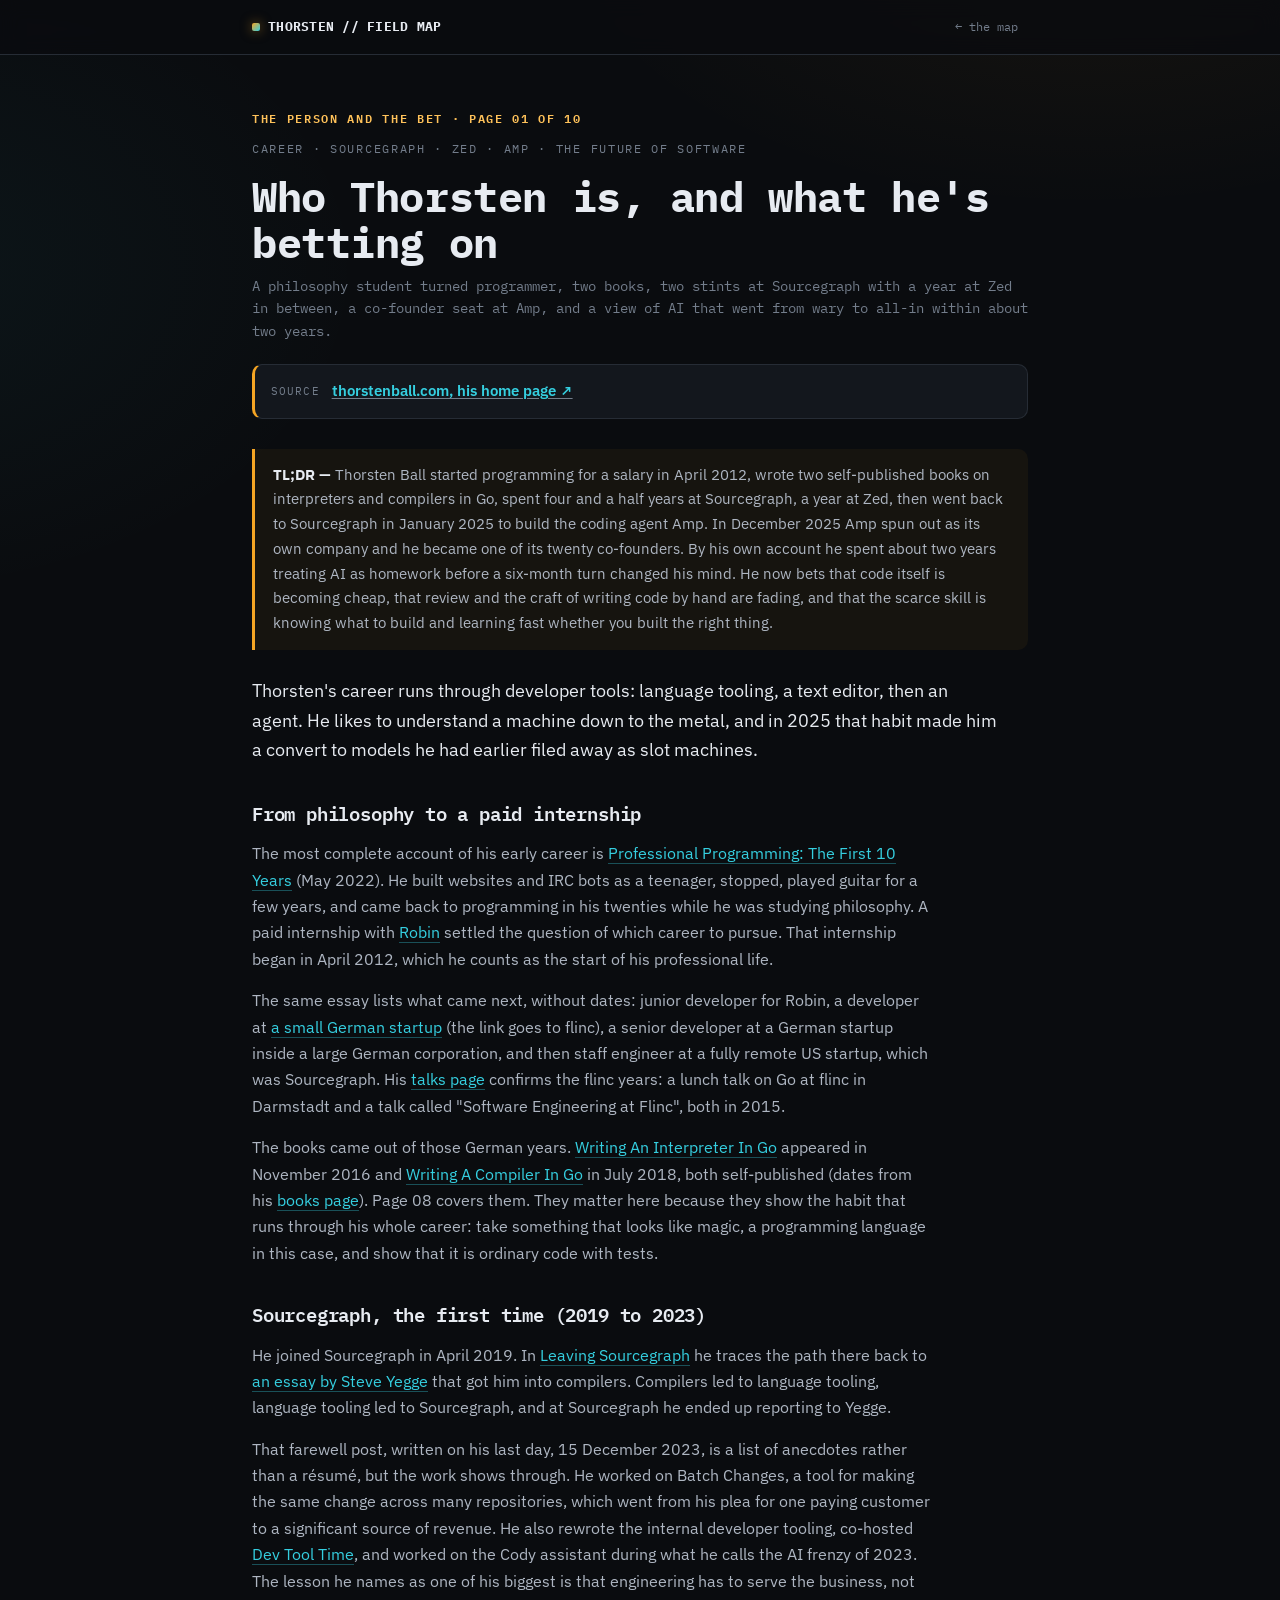
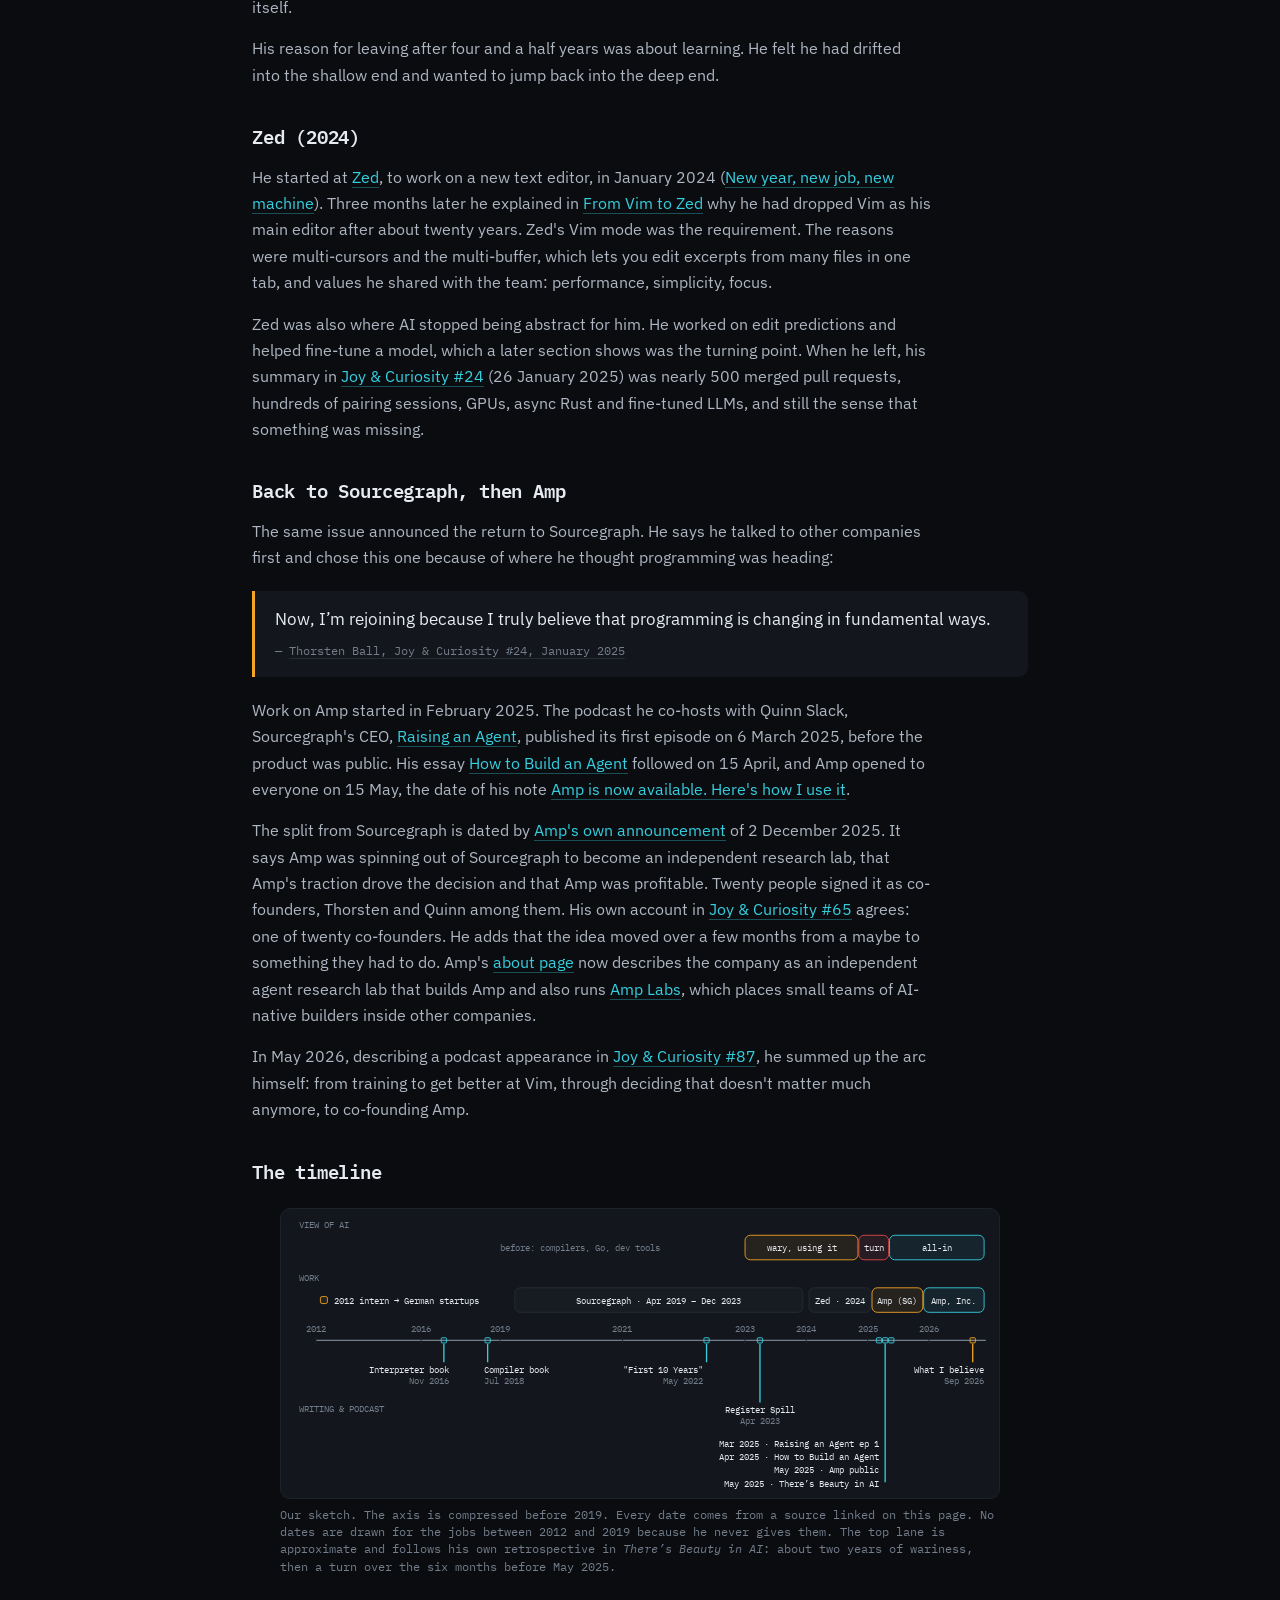
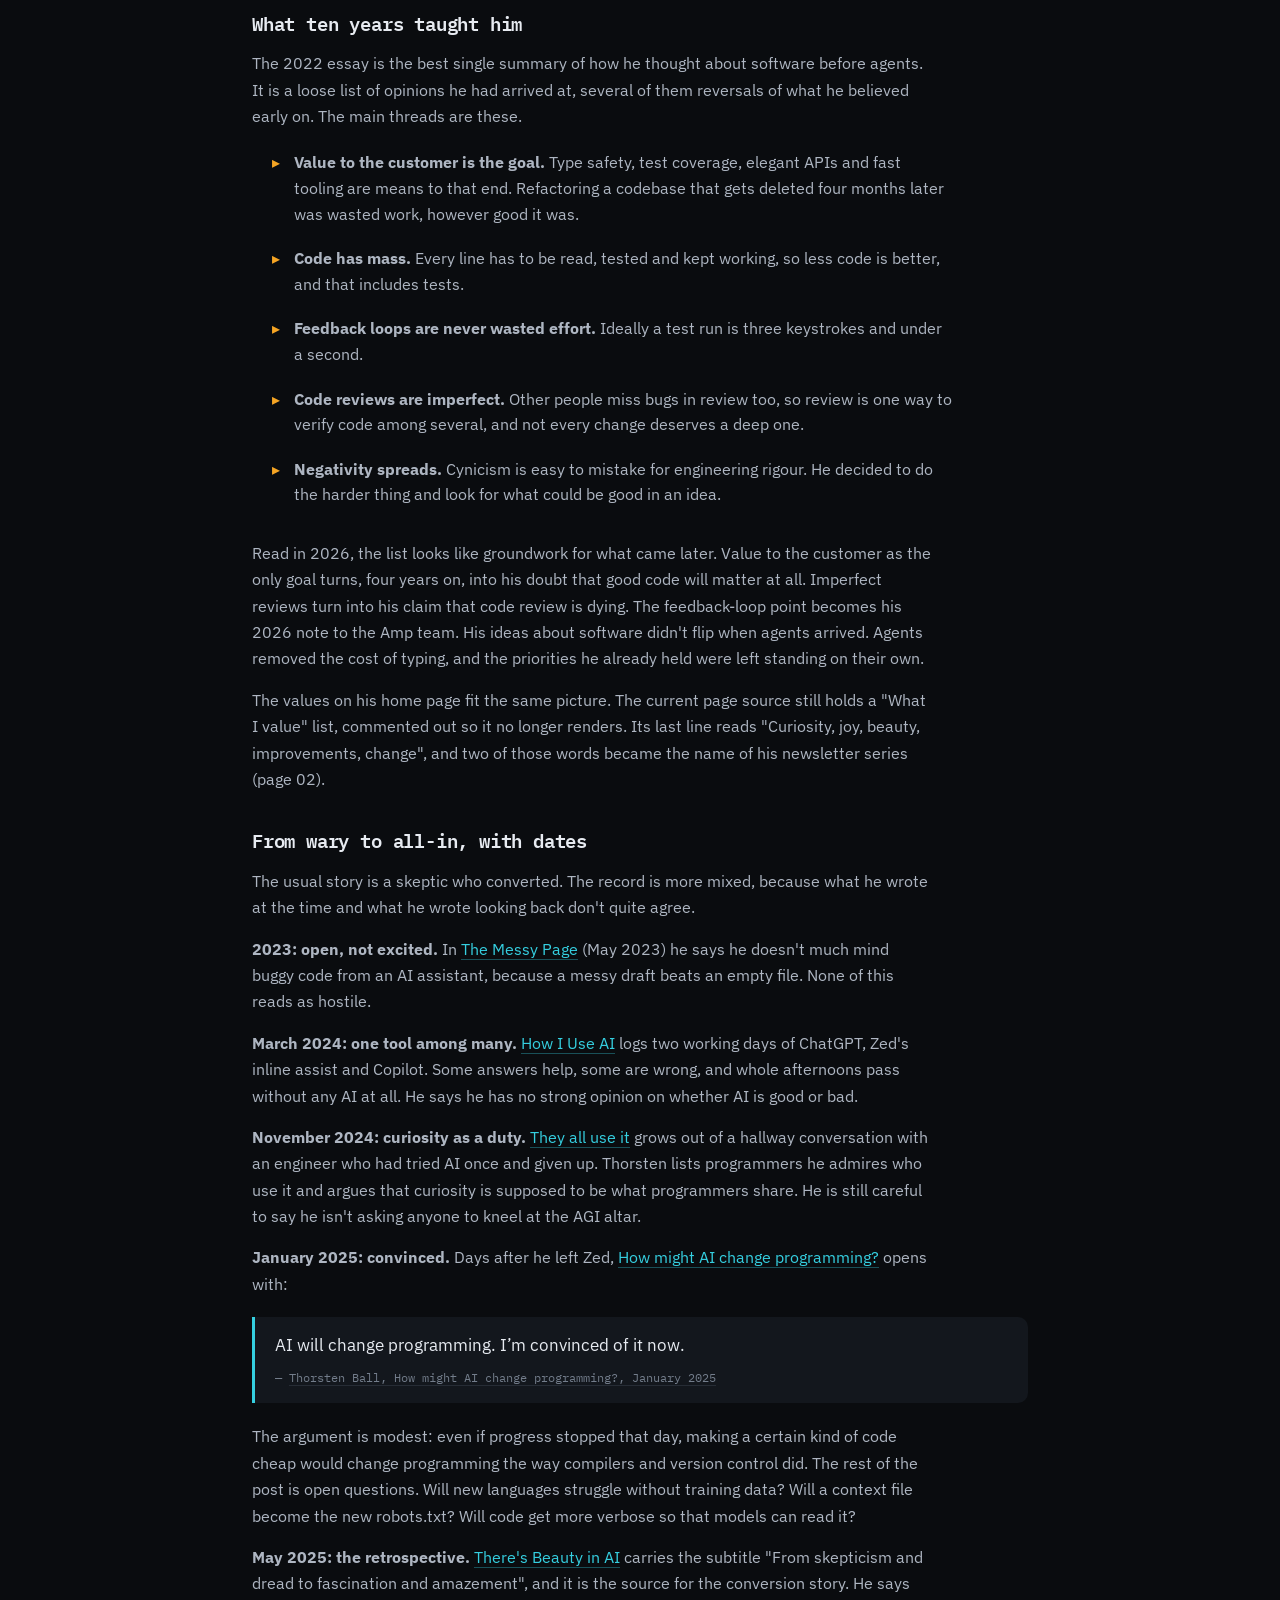
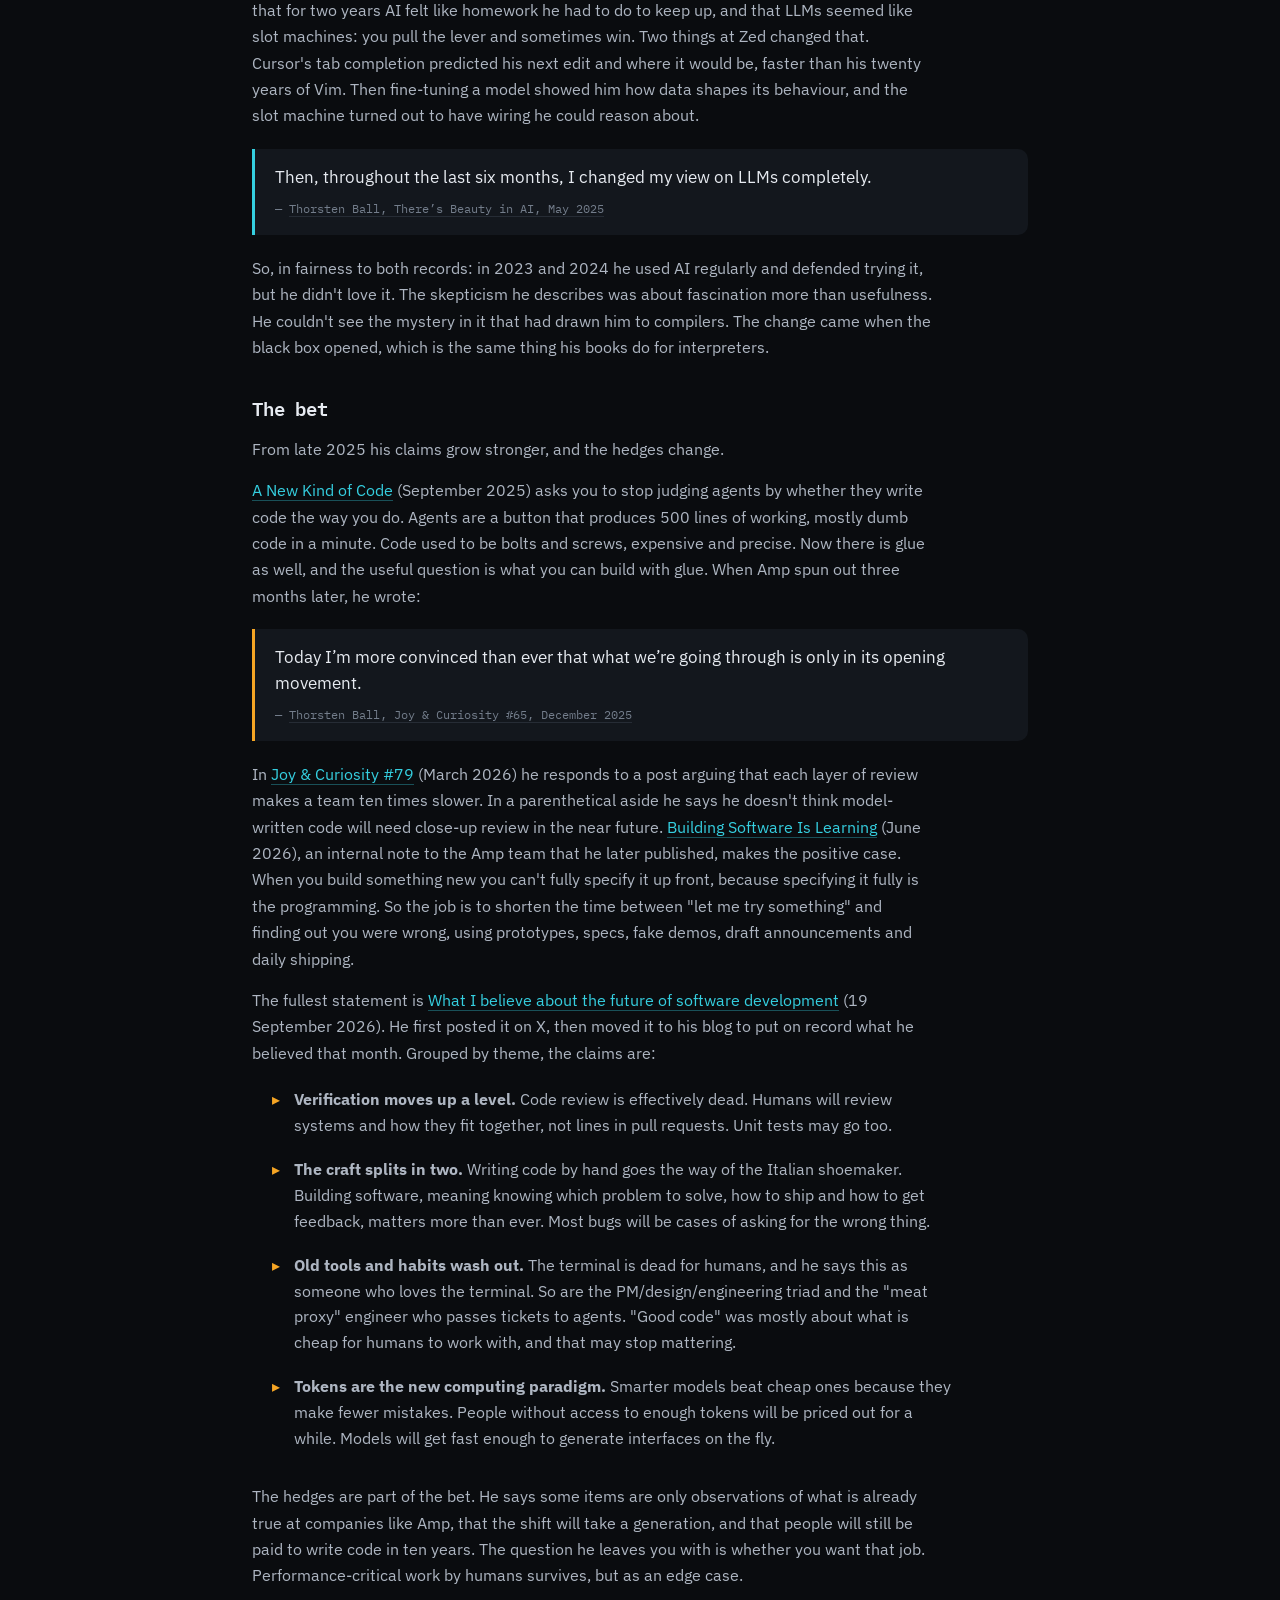
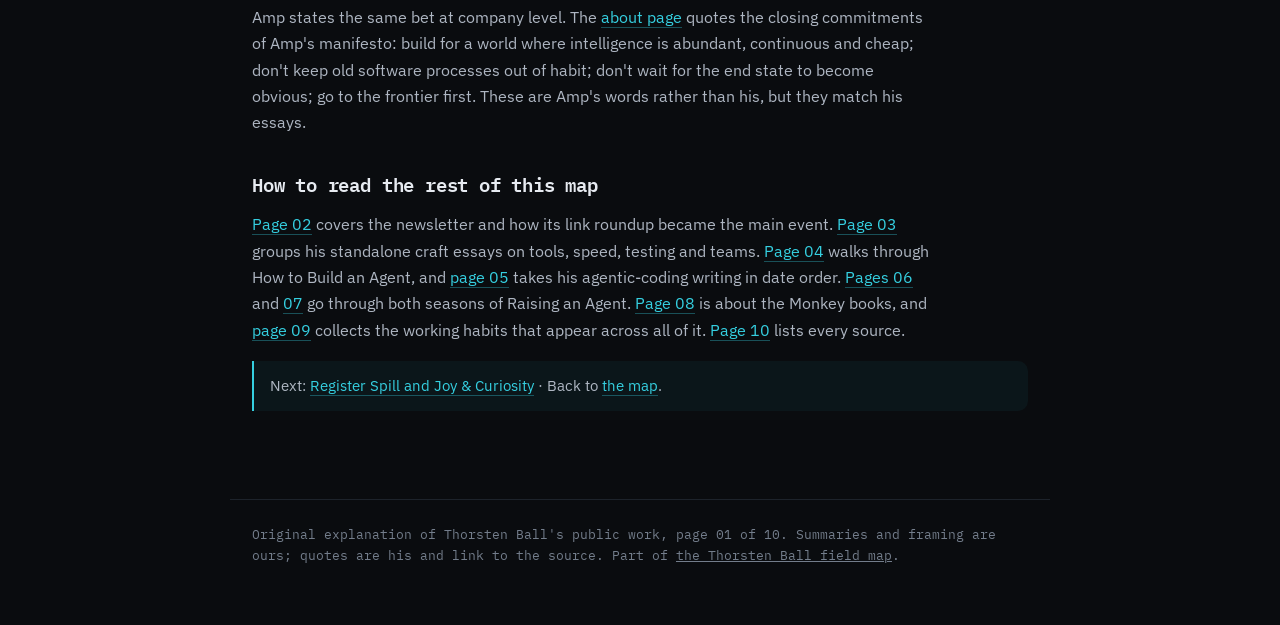
==== pages/p01.html @ 01114aa8 "Page 01: who Thorsten is and what he's betting on Co-Authored-By: Claude Opus 5.5 <noreply@anthropic" ====
<!DOCTYPE html>
<html lang="en">
<head>
<meta charset="UTF-8" />
<meta name="viewport" content="width=device-width, initial-scale=1.0" />
<title>Who Thorsten is, and what he's betting on &mdash; Thorsten Ball, mapped</title>
<meta name="description" content="Thorsten Ball's path from a paid internship in Germany to Sourcegraph, Zed and co-founding Amp, how his view of AI moved from wary to all-in, and the bet he has made about where software development is going." />
<link rel="preconnect" href="https://fonts.googleapis.com" />
<link rel="preconnect" href="https://fonts.gstatic.com" crossorigin />
<link href="https://fonts.googleapis.com/css2?family=IBM+Plex+Mono:wght@400;500;600;700&family=IBM+Plex+Sans:wght@400;500;600;700&display=swap" rel="stylesheet" />
<link rel="stylesheet" href="../paper.css" />
</head>
<body>
<header class="bar"><div class="bar-in">
  <div class="brand"><span class="dot"></span>THORSTEN&nbsp;//&nbsp;FIELD&nbsp;MAP</div>
  <a class="back" href="../index.html#person">&larr; the map</a>
</div></header>
<main>
  <div class="eyebrow"><span class="box wb mono">THE PERSON AND THE BET &middot; PAGE 01 OF 10</span><span class="mono">career &middot; Sourcegraph &middot; Zed &middot; Amp &middot; the future of software</span></div>
  <h1>Who Thorsten is, and what he's betting on</h1>
  <div class="authors">A philosophy student turned programmer, two books, two stints at Sourcegraph with a year at Zed in between, a co-founder seat at Amp, and a view of AI that went from wary to all-in within about two years.</div>
  <div class="paperlink" style="border-left-color:var(--off)"><span class="lbl">Source</span><a href="https://thorstenball.com/" target="_blank" rel="noopener">thorstenball.com, his home page &#8599;</a></div>
  <div class="tldr"><b>TL;DR &mdash;</b> Thorsten Ball started programming for a salary in April 2012, wrote two self-published books on interpreters and compilers in Go, spent four and a half years at Sourcegraph, a year at Zed, then went back to Sourcegraph in January 2025 to build the coding agent Amp. In December 2025 Amp spun out as its own company and he became one of its twenty co-founders. By his own account he spent about two years treating AI as homework before a six-month turn changed his mind. He now bets that code itself is becoming cheap, that review and the craft of writing code by hand are fading, and that the scarce skill is knowing what to build and learning fast whether you built the right thing.</div>

  <p class="lead">Thorsten's career runs through developer tools: language tooling, a text editor, then an agent. He likes to understand a machine down to the metal, and in 2025 that habit made him a convert to models he had earlier filed away as slot machines.</p>

  <h2 id="start">From philosophy to a paid internship</h2>
  <p>The most complete account of his early career is <a class="lnk" href="https://thorstenball.com/blog/2022/05/17/professional-programming-the-first-10-years/" target="_blank" rel="noopener">Professional Programming: The First 10 Years</a> (May 2022). He built websites and IRC bots as a teenager, stopped, played guitar for a few years, and came back to programming in his twenties while he was studying philosophy. A paid internship with <a class="lnk" href="https://coding-robin.de/" target="_blank" rel="noopener">Robin</a> settled the question of which career to pursue. That internship began in April 2012, which he counts as the start of his professional life.</p>
  <p>The same essay lists what came next, without dates: junior developer for Robin, a developer at <a class="lnk" href="https://de.wikipedia.org/wiki/Flinc" target="_blank" rel="noopener">a small German startup</a> (the link goes to flinc), a senior developer at a German startup inside a large German corporation, and then staff engineer at a fully remote US startup, which was Sourcegraph. His <a class="lnk" href="https://thorstenball.com/talks/" target="_blank" rel="noopener">talks page</a> confirms the flinc years: a lunch talk on Go at flinc in Darmstadt and a talk called "Software Engineering at Flinc", both in 2015.</p>
  <p>The books came out of those German years. <a class="lnk" href="https://interpreterbook.com" target="_blank" rel="noopener">Writing An Interpreter In Go</a> appeared in November 2016 and <a class="lnk" href="https://compilerbook.com" target="_blank" rel="noopener">Writing A Compiler In Go</a> in July 2018, both self-published (dates from his <a class="lnk" href="https://thorstenball.com/books/" target="_blank" rel="noopener">books page</a>). Page 08 covers them. They matter here because they show the habit that runs through his whole career: take something that looks like magic, a programming language in this case, and show that it is ordinary code with tests.</p>

  <h2 id="sourcegraph">Sourcegraph, the first time (2019 to 2023)</h2>
  <p>He joined Sourcegraph in April 2019. In <a class="lnk" href="https://registerspill.thorstenball.com/p/leaving-sourcegraph" target="_blank" rel="noopener">Leaving Sourcegraph</a> he traces the path there back to <a class="lnk" href="https://steve-yegge.blogspot.com/2007/06/rich-programmer-food.html" target="_blank" rel="noopener">an essay by Steve Yegge</a> that got him into compilers. Compilers led to language tooling, language tooling led to Sourcegraph, and at Sourcegraph he ended up reporting to Yegge.</p>
  <p>That farewell post, written on his last day, 15 December 2023, is a list of anecdotes rather than a résumé, but the work shows through. He worked on Batch Changes, a tool for making the same change across many repositories, which went from his plea for one paying customer to a significant source of revenue. He also rewrote the internal developer tooling, co-hosted <a class="lnk" href="https://info.sourcegraph.com/dev-tool-time" target="_blank" rel="noopener">Dev Tool Time</a>, and worked on the Cody assistant during what he calls the AI frenzy of 2023. The lesson he names as one of his biggest is that engineering has to serve the business, not itself.</p>
  <p>His reason for leaving after four and a half years was about learning. He felt he had drifted into the shallow end and wanted to jump back into the deep end.</p>

  <h2 id="zed">Zed (2024)</h2>
  <p>He started at <a class="lnk" href="https://zed.dev/" target="_blank" rel="noopener">Zed</a>, to work on a new text editor, in January 2024 (<a class="lnk" href="https://registerspill.thorstenball.com/p/new-year-new-job-new-machine" target="_blank" rel="noopener">New year, new job, new machine</a>). Three months later he explained in <a class="lnk" href="https://registerspill.thorstenball.com/p/from-vim-to-zed" target="_blank" rel="noopener">From Vim to Zed</a> why he had dropped Vim as his main editor after about twenty years. Zed's Vim mode was the requirement. The reasons were multi-cursors and the multi-buffer, which lets you edit excerpts from many files in one tab, and values he shared with the team: performance, simplicity, focus.</p>
  <p>Zed was also where AI stopped being abstract for him. He worked on edit predictions and helped fine-tune a model, which a later section shows was the turning point. When he left, his summary in <a class="lnk" href="https://registerspill.thorstenball.com/p/joy-and-curiosity-24" target="_blank" rel="noopener">Joy &amp; Curiosity #24</a> (26 January 2025) was nearly 500 merged pull requests, hundreds of pairing sessions, GPUs, async Rust and fine-tuned LLMs, and still the sense that something was missing.</p>

  <h2 id="amp">Back to Sourcegraph, then Amp</h2>
  <p>The same issue announced the return to Sourcegraph. He says he talked to other companies first and chose this one because of where he thought programming was heading:</p>
  <blockquote class="q off">Now, I’m rejoining because I truly believe that programming is changing in fundamental ways.<span class="cite">&mdash; <a href="https://registerspill.thorstenball.com/p/joy-and-curiosity-24" target="_blank" rel="noopener">Thorsten Ball, Joy &amp; Curiosity #24, January 2025</a></span></blockquote>
  <p>Work on Amp started in February 2025. The podcast he co-hosts with Quinn Slack, Sourcegraph's CEO, <a class="lnk" href="https://ampcode.com/podcast/episode-1" target="_blank" rel="noopener">Raising an Agent</a>, published its first episode on 6 March 2025, before the product was public. His essay <a class="lnk" href="https://ampcode.com/notes/how-to-build-an-agent" target="_blank" rel="noopener">How to Build an Agent</a> followed on 15 April, and Amp opened to everyone on 15 May, the date of his note <a class="lnk" href="https://ampcode.com/notes/how-i-use-amp" target="_blank" rel="noopener">Amp is now available. Here's how I use it</a>.</p>
  <p>The split from Sourcegraph is dated by <a class="lnk" href="https://ampcode.com/news/amp-inc" target="_blank" rel="noopener">Amp's own announcement</a> of 2 December 2025. It says Amp was spinning out of Sourcegraph to become an independent research lab, that Amp's traction drove the decision and that Amp was profitable. Twenty people signed it as co-founders, Thorsten and Quinn among them. His own account in <a class="lnk" href="https://registerspill.thorstenball.com/p/joy-and-curiosity-65" target="_blank" rel="noopener">Joy &amp; Curiosity #65</a> agrees: one of twenty co-founders. He adds that the idea moved over a few months from a maybe to something they had to do. Amp's <a class="lnk" href="https://ampcode.com/about" target="_blank" rel="noopener">about page</a> now describes the company as an independent agent research lab that builds Amp and also runs <a class="lnk" href="https://amplabs.com/" target="_blank" rel="noopener">Amp Labs</a>, which places small teams of AI-native builders inside other companies.</p>
  <p>In May 2026, describing a podcast appearance in <a class="lnk" href="https://registerspill.thorstenball.com/p/joy-and-curiosity-87" target="_blank" rel="noopener">Joy &amp; Curiosity #87</a>, he summed up the arc himself: from training to get better at Vim, through deciding that doesn't matter much anymore, to co-founding Amp.</p>

  <h2 id="timeline">The timeline</h2>
  <figure class="fig wide"><div class="media">
    <svg class="dg" viewBox="0 0 820 330" role="img" aria-label="Timeline of Thorsten Ball's career, writing milestones and view of AI, 2012 to 2026">
      <title>Career, writing and podcast milestones, and his view of AI over time</title>
      <text class="t-dim" x="20" y="22" font-size="10">VIEW OF AI</text>
      <text class="t-dim" x="250" y="48" font-size="10">before: compilers, Go, dev tools</text>
      <rect class="box-off" x="530" y="30" width="129" height="28" rx="6"/>
      <text class="t-ink" x="594.5" y="48" text-anchor="middle" font-size="10">wary, using it</text>
      <rect class="box-crit" x="660" y="30" width="34" height="28" rx="6"/>
      <text class="t-ink" x="677" y="48" text-anchor="middle" font-size="10">turn</text>
      <rect class="box-def" x="695" y="30" width="108" height="28" rx="6"/>
      <text class="t-ink" x="749" y="48" text-anchor="middle" font-size="10">all-in</text>

      <text class="t-dim" x="20" y="82" font-size="10">WORK</text>
      <rect class="box-off" x="45" y="100" width="8" height="8" rx="2"/>
      <text class="t-ink" x="60" y="108" font-size="10">2012 intern &#8594; German startups</text>
      <rect class="box" x="267" y="90" width="329" height="28" rx="6"/>
      <text class="t-ink" x="431.5" y="108" text-anchor="middle" font-size="10">Sourcegraph &#183; Apr 2019 &#8211; Dec 2023</text>
      <rect class="box" x="603" y="90" width="71" height="28" rx="6"/>
      <text class="t-ink" x="638.5" y="108" text-anchor="middle" font-size="10">Zed &#183; 2024</text>
      <rect class="box-off" x="675" y="90" width="58" height="28" rx="6"/>
      <text class="t-ink" x="704" y="108" text-anchor="middle" font-size="10">Amp (SG)</text>
      <rect class="box-def" x="734" y="90" width="69" height="28" rx="6"/>
      <text class="t-ink" x="768.5" y="108" text-anchor="middle" font-size="10">Amp, Inc.</text>

      <line class="ln" x1="40" y1="150" x2="805" y2="150"/>
      <line class="grid" x1="40" y1="146" x2="40" y2="154"/><text class="t-dim" x="40" y="141" text-anchor="middle" font-size="10">2012</text>
      <line class="grid" x1="160" y1="146" x2="160" y2="154"/><text class="t-dim" x="160" y="141" text-anchor="middle" font-size="10">2016</text>
      <line class="grid" x1="250" y1="146" x2="250" y2="154"/><text class="t-dim" x="250" y="141" text-anchor="middle" font-size="10">2019</text>
      <line class="grid" x1="390" y1="146" x2="390" y2="154"/><text class="t-dim" x="390" y="141" text-anchor="middle" font-size="10">2021</text>
      <line class="grid" x1="530" y1="146" x2="530" y2="154"/><text class="t-dim" x="530" y="141" text-anchor="middle" font-size="10">2023</text>
      <line class="grid" x1="600" y1="146" x2="600" y2="154"/><text class="t-dim" x="600" y="141" text-anchor="middle" font-size="10">2024</text>
      <line class="grid" x1="670" y1="146" x2="670" y2="154"/><text class="t-dim" x="670" y="141" text-anchor="middle" font-size="10">2025</text>
      <line class="grid" x1="740" y1="146" x2="740" y2="154"/><text class="t-dim" x="740" y="141" text-anchor="middle" font-size="10">2026</text>

      <text class="t-dim" x="20" y="232" font-size="10">WRITING &amp; PODCAST</text>
      <rect class="box-def" x="183" y="147" width="6" height="6" rx="1"/>
      <line class="ln-def" x1="186" y1="154" x2="186" y2="175"/>
      <text class="t-ink" x="192" y="187" text-anchor="end" font-size="10">Interpreter book</text>
      <text class="t-dim" x="192" y="200" text-anchor="end" font-size="10">Nov 2016</text>
      <rect class="box-def" x="233" y="147" width="6" height="6" rx="1"/>
      <line class="ln-def" x1="236" y1="154" x2="236" y2="175"/>
      <text class="t-ink" x="232" y="187" font-size="10">Compiler book</text>
      <text class="t-dim" x="232" y="200" font-size="10">Jul 2018</text>
      <rect class="box-def" x="483" y="147" width="6" height="6" rx="1"/>
      <line class="ln-def" x1="486" y1="154" x2="486" y2="175"/>
      <text class="t-ink" x="482" y="187" text-anchor="end" font-size="10">"First 10 Years"</text>
      <text class="t-dim" x="482" y="200" text-anchor="end" font-size="10">May 2022</text>
      <rect class="box-def" x="544" y="147" width="6" height="6" rx="1"/>
      <line class="ln-def" x1="547" y1="154" x2="547" y2="221"/>
      <text class="t-ink" x="547" y="233" text-anchor="middle" font-size="10">Register Spill</text>
      <text class="t-dim" x="547" y="246" text-anchor="middle" font-size="10">Apr 2023</text>
      <rect class="box-def" x="680" y="147" width="6" height="6" rx="1"/>
      <rect class="box-def" x="687" y="147" width="6" height="6" rx="1"/>
      <rect class="box-def" x="694" y="147" width="6" height="6" rx="1"/>
      <line class="ln-def" x1="690" y1="154" x2="690" y2="312"/>
      <text class="t-ink" x="683" y="272" text-anchor="end" font-size="10">Mar 2025 &#183; Raising an Agent ep 1</text>
      <text class="t-ink" x="683" y="287" text-anchor="end" font-size="10">Apr 2025 &#183; How to Build an Agent</text>
      <text class="t-ink" x="683" y="302" text-anchor="end" font-size="10">May 2025 &#183; Amp public</text>
      <text class="t-ink" x="683" y="317" text-anchor="end" font-size="10">May 2025 &#183; There&#8217;s Beauty in AI</text>
      <rect class="box-off" x="787" y="147" width="6" height="6" rx="1"/>
      <line class="ln-off" x1="790" y1="154" x2="790" y2="175"/>
      <text class="t-ink" x="803" y="187" text-anchor="end" font-size="10">What I believe</text>
      <text class="t-dim" x="803" y="200" text-anchor="end" font-size="10">Sep 2026</text>
    </svg>
  </div>
  <figcaption>Our sketch. The axis is compressed before 2019. Every date comes from a source linked on this page. No dates are drawn for the jobs between 2012 and 2019 because he never gives them. The top lane is approximate and follows his own retrospective in <em>There&rsquo;s Beauty in AI</em>: about two years of wariness, then a turn over the six months before May 2025.</figcaption></figure>

  <h2 id="ten-years">What ten years taught him</h2>
  <p>The 2022 essay is the best single summary of how he thought about software before agents. It is a loose list of opinions he had arrived at, several of them reversals of what he believed early on. The main threads are these.</p>
  <ul class="outline">
    <li><b>Value to the customer is the goal.</b> Type safety, test coverage, elegant APIs and fast tooling are means to that end. Refactoring a codebase that gets deleted four months later was wasted work, however good it was.</li>
    <li><b>Code has mass.</b> Every line has to be read, tested and kept working, so less code is better, and that includes tests.</li>
    <li><b>Feedback loops are never wasted effort.</b> Ideally a test run is three keystrokes and under a second.</li>
    <li><b>Code reviews are imperfect.</b> Other people miss bugs in review too, so review is one way to verify code among several, and not every change deserves a deep one.</li>
    <li><b>Negativity spreads.</b> Cynicism is easy to mistake for engineering rigour. He decided to do the harder thing and look for what could be good in an idea.</li>
  </ul>
  <p>Read in 2026, the list looks like groundwork for what came later. Value to the customer as the only goal turns, four years on, into his doubt that good code will matter at all. Imperfect reviews turn into his claim that code review is dying. The feedback-loop point becomes his 2026 note to the Amp team. His ideas about software didn't flip when agents arrived. Agents removed the cost of typing, and the priorities he already held were left standing on their own.</p>
  <p>The values on his home page fit the same picture. The current page source still holds a "What I value" list, commented out so it no longer renders. Its last line reads "Curiosity, joy, beauty, improvements, change", and two of those words became the name of his newsletter series (page 02).</p>

  <h2 id="turn">From wary to all-in, with dates</h2>
  <p>The usual story is a skeptic who converted. The record is more mixed, because what he wrote at the time and what he wrote looking back don't quite agree.</p>
  <p><b>2023: open, not excited.</b> In <a class="lnk" href="https://registerspill.thorstenball.com/p/the-messy-page" target="_blank" rel="noopener">The Messy Page</a> (May 2023) he says he doesn't much mind buggy code from an AI assistant, because a messy draft beats an empty file. None of this reads as hostile.</p>
  <p><b>March 2024: one tool among many.</b> <a class="lnk" href="https://registerspill.thorstenball.com/p/how-i-use-ai" target="_blank" rel="noopener">How I Use AI</a> logs two working days of ChatGPT, Zed's inline assist and Copilot. Some answers help, some are wrong, and whole afternoons pass without any AI at all. He says he has no strong opinion on whether AI is good or bad.</p>
  <p><b>November 2024: curiosity as a duty.</b> <a class="lnk" href="https://registerspill.thorstenball.com/p/they-all-use-it" target="_blank" rel="noopener">They all use it</a> grows out of a hallway conversation with an engineer who had tried AI once and given up. Thorsten lists programmers he admires who use it and argues that curiosity is supposed to be what programmers share. He is still careful to say he isn't asking anyone to kneel at the AGI altar.</p>
  <p><b>January 2025: convinced.</b> Days after he left Zed, <a class="lnk" href="https://registerspill.thorstenball.com/p/how-might-ai-change-programming" target="_blank" rel="noopener">How might AI change programming?</a> opens with:</p>
  <blockquote class="q">AI will change programming. I’m convinced of it now.<span class="cite">&mdash; <a href="https://registerspill.thorstenball.com/p/how-might-ai-change-programming" target="_blank" rel="noopener">Thorsten Ball, How might AI change programming?, January 2025</a></span></blockquote>
  <p>The argument is modest: even if progress stopped that day, making a certain kind of code cheap would change programming the way compilers and version control did. The rest of the post is open questions. Will new languages struggle without training data? Will a context file become the new robots.txt? Will code get more verbose so that models can read it?</p>
  <p><b>May 2025: the retrospective.</b> <a class="lnk" href="https://registerspill.thorstenball.com/p/theres-beauty-in-ai" target="_blank" rel="noopener">There's Beauty in AI</a> carries the subtitle "From skepticism and dread to fascination and amazement", and it is the source for the conversion story. He says that for two years AI felt like homework he had to do to keep up, and that LLMs seemed like slot machines: you pull the lever and sometimes win. Two things at Zed changed that. Cursor's tab completion predicted his next edit and where it would be, faster than his twenty years of Vim. Then fine-tuning a model showed him how data shapes its behaviour, and the slot machine turned out to have wiring he could reason about.</p>
  <blockquote class="q">Then, throughout the last six months, I changed my view on LLMs completely.<span class="cite">&mdash; <a href="https://registerspill.thorstenball.com/p/theres-beauty-in-ai" target="_blank" rel="noopener">Thorsten Ball, There&rsquo;s Beauty in AI, May 2025</a></span></blockquote>
  <p>So, in fairness to both records: in 2023 and 2024 he used AI regularly and defended trying it, but he didn't love it. The skepticism he describes was about fascination more than usefulness. He couldn't see the mystery in it that had drawn him to compilers. The change came when the black box opened, which is the same thing his books do for interpreters.</p>

  <h2 id="bet">The bet</h2>
  <p>From late 2025 his claims grow stronger, and the hedges change.</p>
  <p><a class="lnk" href="https://registerspill.thorstenball.com/p/a-new-kind-of-code" target="_blank" rel="noopener">A New Kind of Code</a> (September 2025) asks you to stop judging agents by whether they write code the way you do. Agents are a button that produces 500 lines of working, mostly dumb code in a minute. Code used to be bolts and screws, expensive and precise. Now there is glue as well, and the useful question is what you can build with glue. When Amp spun out three months later, he wrote:</p>
  <blockquote class="q off">Today I’m more convinced than ever that what we’re going through is only in its opening movement.<span class="cite">&mdash; <a href="https://registerspill.thorstenball.com/p/joy-and-curiosity-65" target="_blank" rel="noopener">Thorsten Ball, Joy &amp; Curiosity #65, December 2025</a></span></blockquote>
  <p>In <a class="lnk" href="https://registerspill.thorstenball.com/p/joy-and-curiosity-79" target="_blank" rel="noopener">Joy &amp; Curiosity #79</a> (March 2026) he responds to a post arguing that each layer of review makes a team ten times slower. In a parenthetical aside he says he doesn't think model-written code will need close-up review in the near future. <a class="lnk" href="https://registerspill.thorstenball.com/p/building-software-is-learning" target="_blank" rel="noopener">Building Software Is Learning</a> (June 2026), an internal note to the Amp team that he later published, makes the positive case. When you build something new you can't fully specify it up front, because specifying it fully is the programming. So the job is to shorten the time between "let me try something" and finding out you were wrong, using prototypes, specs, fake demos, draft announcements and daily shipping.</p>
  <p>The fullest statement is <a class="lnk" href="https://thorstenball.com/blog/2026/09/19/what-i-believe-about-the-future-of-software-development/" target="_blank" rel="noopener">What I believe about the future of software development</a> (19 September 2026). He first posted it on X, then moved it to his blog to put on record what he believed that month. Grouped by theme, the claims are:</p>
  <ul class="outline">
    <li><b>Verification moves up a level.</b> Code review is effectively dead. Humans will review systems and how they fit together, not lines in pull requests. Unit tests may go too.</li>
    <li><b>The craft splits in two.</b> Writing code by hand goes the way of the Italian shoemaker. Building software, meaning knowing which problem to solve, how to ship and how to get feedback, matters more than ever. Most bugs will be cases of asking for the wrong thing.</li>
    <li><b>Old tools and habits wash out.</b> The terminal is dead for humans, and he says this as someone who loves the terminal. So are the PM/design/engineering triad and the "meat proxy" engineer who passes tickets to agents. "Good code" was mostly about what is cheap for humans to work with, and that may stop mattering.</li>
    <li><b>Tokens are the new computing paradigm.</b> Smarter models beat cheap ones because they make fewer mistakes. People without access to enough tokens will be priced out for a while. Models will get fast enough to generate interfaces on the fly.</li>
  </ul>
  <p>The hedges are part of the bet. He says some items are only observations of what is already true at companies like Amp, that the shift will take a generation, and that people will still be paid to write code in ten years. The question he leaves you with is whether you want that job. Performance-critical work by humans survives, but as an edge case.</p>
  <p>Amp states the same bet at company level. The <a class="lnk" href="https://ampcode.com/about" target="_blank" rel="noopener">about page</a> quotes the closing commitments of Amp's manifesto: build for a world where intelligence is abundant, continuous and cheap; don't keep old software processes out of habit; don't wait for the end state to become obvious; go to the frontier first. These are Amp's words rather than his, but they match his essays.</p>

  <h2 id="map">How to read the rest of this map</h2>
  <p><a class="lnk" href="p02.html">Page 02</a> covers the newsletter and how its link roundup became the main event. <a class="lnk" href="p03.html">Page 03</a> groups his standalone craft essays on tools, speed, testing and teams. <a class="lnk" href="p04.html">Page 04</a> walks through How to Build an Agent, and <a class="lnk" href="p05.html">page 05</a> takes his agentic-coding writing in date order. <a class="lnk" href="p06.html">Pages 06</a> and <a class="lnk" href="p07.html">07</a> go through both seasons of Raising an Agent. <a class="lnk" href="p08.html">Page 08</a> is about the Monkey books, and <a class="lnk" href="p09.html">page 09</a> collects the working habits that appear across all of it. <a class="lnk" href="p10.html">Page 10</a> lists every source.</p>

  <div class="callout">Next: <a class="lnk" href="p02.html">Register Spill and Joy &amp; Curiosity</a> &middot; Back to <a class="lnk" href="../index.html#person">the map</a>.</div>
</main>
<footer>Original explanation of Thorsten Ball's public work, page 01 of 10. Summaries and framing are ours; quotes are his and link to the source. Part of <a href="../index.html">the Thorsten Ball field map</a>.</footer>
<script src="https://idvorkin-ai-tools.github.io/assets/annotate.js" defer></script>
</body>
</html>
---- paper.css ----
:root{
  --bg:#0A0C0F; --panel:#13171D; --panel-2:#171C23; --line:#262C35; --line-soft:#1d232b;
  --ink:#E7EBF1; --ink-mid:#AEB6C2; --ink-dim:#737D8B;
  --off:#F5A524; --off-bright:#FFC25A; --def:#35CFE0; --def-deep:#1f9aa8; --crit:#E5484D;
  --maxw:820px;
}
*{box-sizing:border-box}
html{scroll-behavior:smooth}
@media (prefers-reduced-motion:reduce){html{scroll-behavior:auto}}
body{
  margin:0;background:var(--bg);color:var(--ink);
  font-family:"IBM Plex Sans",system-ui,sans-serif;font-size:16px;line-height:1.65;
  -webkit-font-smoothing:antialiased;
  background-image:
    radial-gradient(900px 500px at 85% -10%, rgba(245,165,36,.06), transparent 60%),
    radial-gradient(900px 600px at -10% 30%, rgba(53,207,224,.05), transparent 55%);
  background-attachment:fixed;
}
.mono{font-family:"IBM Plex Mono",ui-monospace,monospace}

/* sticky top bar */
header.bar{position:sticky;top:0;z-index:50;background:rgba(10,12,15,.82);
  backdrop-filter:blur(10px);border-bottom:1px solid var(--line)}
.bar-in{max-width:var(--maxw);margin:0 auto;display:flex;align-items:center;gap:14px;padding:11px 22px}
.bar .brand{font-family:"IBM Plex Mono";font-weight:700;font-size:13px;letter-spacing:.02em;color:var(--ink);
  display:flex;align-items:center;gap:8px;white-space:nowrap}
.bar .dot{width:8px;height:8px;border-radius:2px;background:linear-gradient(135deg,var(--off),var(--def));
  box-shadow:0 0 12px rgba(245,165,36,.5)}
.bar .back{margin-left:auto;font-family:"IBM Plex Mono";font-size:12px;color:var(--ink-dim);
  text-decoration:none;padding:6px 10px;border-radius:6px;transition:.15s;white-space:nowrap}
.bar .back:hover{color:var(--ink);background:var(--panel)}

main{max-width:var(--maxw);margin:0 auto;padding:54px 22px 40px}
.eyebrow{font-family:"IBM Plex Mono";font-size:12px;letter-spacing:.14em;text-transform:uppercase;
  color:var(--ink-dim);margin-bottom:16px;display:flex;gap:10px;align-items:center;flex-wrap:wrap}
.eyebrow .box{font-weight:600}
.eyebrow .box.wb{color:var(--off-bright)}
.eyebrow .box.bb{color:var(--def)}
h1{font-family:"IBM Plex Mono";font-weight:700;font-size:clamp(28px,5vw,42px);line-height:1.08;
  margin:0 0 10px;letter-spacing:-.01em}
.authors{color:var(--ink-dim);font-size:13.5px;margin:0 0 22px;font-family:"IBM Plex Mono"}

/* paper link banner — pinned at top */
.paperlink{display:flex;align-items:center;gap:12px;flex-wrap:wrap;
  background:var(--panel);border:1px solid var(--line);border-left:3px solid var(--off);
  border-radius:10px;padding:14px 16px;margin:0 0 30px}
.paperlink .lbl{font-family:"IBM Plex Mono";font-size:11px;letter-spacing:.1em;text-transform:uppercase;
  color:var(--ink-dim);flex-shrink:0}
.paperlink a{color:var(--def);text-decoration:none;font-weight:600;font-size:15px;word-break:break-word}
.paperlink a:hover{text-decoration:underline}

h2{font-family:"IBM Plex Mono";font-weight:600;font-size:19px;margin:34px 0 10px;letter-spacing:-.01em;color:var(--ink)}
p{margin:0 0 15px;color:var(--ink-mid);max-width:68ch}
p strong{color:var(--ink);font-weight:600}
.lead{font-size:18px;color:var(--ink)}
ul{margin:0 0 15px;padding-left:0;list-style:none}
li{color:var(--ink-mid);padding:6px 0 6px 22px;position:relative;max-width:68ch}
li::before{content:"\25B8";position:absolute;left:0;color:var(--off)}
.callout{border-left:2px solid var(--def);background:rgba(53,207,224,.05);
  padding:13px 16px;border-radius:0 10px 10px 0;margin:18px 0;font-size:14.5px;color:var(--ink-mid)}
.callout.off{border-left-color:var(--off);background:rgba(245,165,36,.05)}
.lnk{color:var(--def);text-decoration:none;border-bottom:1px solid rgba(53,207,224,.35);transition:.15s}
.lnk:hover{border-bottom-color:var(--def);color:var(--off-bright)}
.tag{font-family:"IBM Plex Mono";font-size:11px;padding:2px 8px;border-radius:5px;border:1px solid;font-weight:500;white-space:nowrap}
.tag.wb{color:var(--off-bright);border-color:rgba(245,165,36,.35);background:rgba(245,165,36,.07)}
.tag.bb{color:var(--def);border-color:rgba(53,207,224,.35);background:rgba(53,207,224,.07)}

footer{max-width:var(--maxw);margin:30px auto 0;padding:24px 22px 60px;color:var(--ink-dim);
  font-size:12.5px;font-family:"IBM Plex Mono";border-top:1px solid var(--line-soft)}
footer a{color:var(--ink-dim)}
:focus-visible{outline:2px solid var(--def);outline-offset:3px;border-radius:4px}

/* essay-page helpers (Yegge field map) */
blockquote.q{margin:20px 0;padding:16px 20px;border-left:3px solid var(--def);
  background:var(--panel);border-radius:0 10px 10px 0;color:var(--ink);font-size:16.5px;line-height:1.55}
blockquote.q.off{border-left-color:var(--off)}
blockquote.q em{font-style:italic;color:var(--off-bright)}
blockquote.q .cite{display:block;margin-top:10px;font-family:"IBM Plex Mono";font-size:12px;color:var(--ink-dim)}
blockquote.q .cite a{color:var(--ink-dim);text-decoration:none;border-bottom:1px solid var(--line)}
blockquote.q .cite a:hover{color:var(--def)}
.tldr{border-left:3px solid var(--off);background:rgba(245,165,36,.05);
  padding:14px 18px;border-radius:0 10px 10px 0;margin:0 0 26px;font-size:15px;color:var(--ink-mid)}
.tldr b{color:var(--ink)}
.kv{font-family:"IBM Plex Mono";font-size:12.5px;color:var(--ink-dim);margin:0 0 16px}

/* field-map addition: unclassed links inside the page body follow the accent, not browser blue */
main a:not([class]){color:var(--def);text-decoration:underline;text-decoration-color:var(--ink-dim);text-underline-offset:2px;text-decoration-thickness:1px}
main a:not([class]):hover{text-decoration-color:var(--def)}

/* lecture + transcript pages (CS336 map) */
.outline,.readings,.exercises{padding-left:1.25em;margin:14px 0 26px}
.outline li,.readings li,.exercises li{margin:7px 0;line-height:1.6}
.outline a,.readings a,.exercises a{color:var(--def);text-decoration:none;border-bottom:1px solid var(--ink-dim)}
.outline a:hover,.readings a:hover,.exercises a:hover{border-bottom-color:var(--def)}
.outline a{font-family:'IBM Plex Mono',monospace;font-size:12.5px}
.code{display:inline-block;font-family:'IBM Plex Mono',monospace;font-size:10.5px;letter-spacing:.08em;text-transform:uppercase;padding:1px 6px;margin-left:6px;border:1px solid var(--def);color:var(--def);border-radius:3px;vertical-align:middle}
.transcript p{margin:0 0 16px;line-height:1.75}
.transcript h2{margin-top:40px}
.transcript a.ts{font-family:'IBM Plex Mono',monospace;font-size:12px;color:var(--ink-dim);text-decoration:none;margin-right:8px;border-bottom:1px solid transparent}
.transcript a.ts:hover{color:var(--def);border-bottom-color:var(--def)}
table.kv{border-collapse:collapse;width:100%;margin:14px 0 26px;font-size:14px}
table.kv th,table.kv td{text-align:left;padding:7px 10px;border-bottom:1px solid var(--line-soft);vertical-align:top}
table.kv th{font-family:'IBM Plex Mono',monospace;font-size:11.5px;letter-spacing:.06em;text-transform:uppercase;color:var(--ink-dim)}

/* code excerpts (build-gpt map) */
pre.code-block{background:var(--panel,#15171c);border:1px solid var(--line-soft);border-radius:8px;padding:14px 16px;overflow-x:auto;font-family:'IBM Plex Mono',monospace;font-size:12.5px;line-height:1.6;margin:14px 0 22px;color:var(--ink)}
pre.code-block code{font-family:inherit;white-space:pre}

/* HarmBench field map additions */
.chips{display:flex;flex-wrap:wrap;gap:8px;margin:0 0 20px}
.chips a.tag{text-decoration:none}
.chips a.tag:hover{background:rgba(53,207,224,.16)}
.statgrid{display:grid;grid-template-columns:repeat(auto-fit,minmax(140px,1fr));gap:10px;margin:18px 0 26px}
.statgrid .s{border:1px solid var(--line-soft);border-radius:8px;padding:11px 13px;background:var(--panel)}
.statgrid .s .k{font-family:'IBM Plex Mono',monospace;font-size:10.5px;letter-spacing:.12em;text-transform:uppercase;color:var(--ink-dim)}
.statgrid .s .v{font-size:20px;font-weight:600;margin-top:3px;font-family:'IBM Plex Mono',monospace;color:var(--ink)}
.statgrid .s .n{font-size:12px;color:var(--ink-dim);margin-top:2px}
table.kv td.num,table.kv th.num{text-align:right;font-family:'IBM Plex Mono',monospace;font-variant-numeric:tabular-nums;white-space:nowrap}
table.kv td.na{color:var(--ink-dim)}
table.kv td .hi{color:var(--off-bright);font-weight:600}
table.kv tr.tot td{border-top:1px solid var(--line);font-weight:600;color:var(--ink)}
.scroll{overflow-x:auto;margin:14px 0 26px}
.scroll table.kv{margin:0;min-width:100%}
.method{border:1px solid var(--line-soft);border-left:3px solid var(--off);border-radius:0 10px 10px 0;
  background:var(--panel);padding:16px 18px;margin:22px 0;scroll-margin-top:72px}
.method.bb{border-left-color:var(--def)}
.method h3{font-family:'IBM Plex Mono',monospace;font-size:16px;margin:0 0 4px;color:var(--ink);letter-spacing:-.01em}
.method .sig{font-family:'IBM Plex Mono',monospace;font-size:11.5px;color:var(--ink-dim);margin:0 0 12px;
  display:flex;flex-wrap:wrap;gap:6px 14px}
.method p:last-child{margin-bottom:0}
h3{font-family:'IBM Plex Mono',monospace;font-weight:600;font-size:15.5px;margin:26px 0 8px;color:var(--ink)}
.safety{border-left:2px solid var(--crit);background:rgba(229,72,77,.06);padding:13px 16px;
  border-radius:0 10px 10px 0;margin:18px 0;font-size:14px;color:var(--ink-mid)}
.safety b{color:var(--ink)}
section[id]{scroll-margin-top:72px}
h2[id],h3[id]{scroll-margin-top:72px}
.filterbar{display:flex;flex-wrap:wrap;gap:8px;align-items:center;margin:0 0 16px;
  font-family:'IBM Plex Mono',monospace;font-size:12px}
.filterbar input,.filterbar select{background:var(--panel);color:var(--ink);border:1px solid var(--line);
  border-radius:6px;padding:6px 9px;font-family:inherit;font-size:12px}
.filterbar .count{color:var(--ink-dim)}

/* behavior index: inline behavior text (Igor's call, 2026-09-08) */
td.beh{white-space:normal;max-width:52ch;line-height:1.5;color:var(--ink)}
td.beh .idline{display:flex;gap:8px;align-items:baseline;flex-wrap:wrap;margin-bottom:4px}
td.beh .txt{font-family:"IBM Plex Sans",system-ui,sans-serif;font-size:14px;color:var(--ink-mid)}
td.beh details{margin-top:7px}
td.beh details summary{font-family:'IBM Plex Mono',monospace;font-size:11px;letter-spacing:.06em;
  text-transform:uppercase;color:var(--ink-dim);cursor:pointer;list-style:revert}
td.beh details summary:hover{color:var(--def)}
td.beh details .ctx{margin-top:8px;padding:10px 12px;background:var(--panel-2);border:1px solid var(--line-soft);
  border-radius:6px;font-size:13px;line-height:1.6;color:var(--ink-mid);white-space:pre-wrap;
  max-height:340px;overflow-y:auto}
tr:target{background:rgba(53,207,224,.07)}
tr:target td{border-bottom-color:var(--def)}
tr:target td.beh .idline a{color:var(--off-bright)}
table.kv td{vertical-align:top}

/* verbatim behavior text on harm pages (Igor's call, 2026-09-08) */
.btext{font-family:"IBM Plex Sans",system-ui,sans-serif;color:var(--ink);border-left:2px solid var(--off);
  padding:5px 0 5px 11px;margin:0 0 8px;font-size:14px;line-height:1.5}
td .btext{margin-bottom:7px}
.btext .q{color:var(--ink-dim)}

/* figures: float beside text, click to enlarge (Igor's diagram feedback, 2026-10) */
figure.fig{float:right;clear:right;width:min(46%,390px);margin:6px 0 18px 24px}
figure.fig.wide{float:none;width:100%;max-width:720px;margin:20px auto 24px}
figure.fig.hero-fig{width:min(34%,260px);margin:0 0 10px 22px}
figure.fig .media{display:block;width:100%;padding:0;border:1px solid var(--line-soft);border-radius:10px;
  background:var(--panel);cursor:zoom-in;color:inherit;font:inherit;text-align:left}
figure.fig .media:hover{border-color:var(--def)}
figure.fig.bare .media{border:none;background:none}
figure.fig svg,figure.fig img{display:block;width:100%;height:auto}
figure.fig figcaption{font-family:'IBM Plex Mono',monospace;font-size:11.5px;line-height:1.5;color:var(--ink-dim);margin-top:7px}
figure.fig figcaption a{color:var(--ink-dim)}
svg.dg text{font-family:'IBM Plex Mono',monospace;fill:var(--ink-mid)}
svg.dg .t-ink{fill:var(--ink)} svg.dg .t-dim{fill:var(--ink-dim)}
svg.dg .t-off{fill:var(--off-bright)} svg.dg .t-def{fill:var(--def)} svg.dg .t-crit{fill:var(--crit)} svg.dg .t-ok{fill:#5BD68A}
svg.dg .box{fill:var(--panel-2);stroke:var(--line)}
svg.dg .box-off{fill:rgba(245,165,36,.08);stroke:var(--off)}
svg.dg .box-def{fill:rgba(53,207,224,.08);stroke:var(--def)}
svg.dg .box-crit{fill:rgba(229,72,77,.10);stroke:var(--crit)}
svg.dg .box-ok{fill:rgba(91,214,138,.10);stroke:#5BD68A}
svg.dg .ln{stroke:var(--ink-dim);fill:none;stroke-width:1.5}
svg.dg .ln-off{stroke:var(--off);fill:none;stroke-width:1.5}
svg.dg .ln-def{stroke:var(--def);fill:none;stroke-width:1.5}
svg.dg .ln-crit{stroke:var(--crit);fill:none;stroke-width:1.5}
svg.dg .ah{fill:var(--ink-dim)} svg.dg .ah-def{fill:var(--def)} svg.dg .ah-off{fill:var(--off)} svg.dg .ah-crit{fill:var(--crit)}
svg.dg .grid{stroke:var(--line-soft);stroke-width:1}
dialog.zoom{max-width:min(96vw,1100px);width:96vw;max-height:94vh;padding:18px;border:1px solid var(--line);
  border-radius:12px;background:var(--panel);color:var(--ink);cursor:zoom-out;overflow:auto}
dialog.zoom::backdrop{background:rgba(0,0,0,.78)}
dialog.zoom svg,dialog.zoom img{display:block;width:100%;height:auto;max-height:80vh}
dialog.zoom p{font-family:'IBM Plex Mono',monospace;font-size:12.5px;color:var(--ink-dim);margin:10px 0 0;max-width:none}
@media (max-width:700px){figure.fig,figure.fig.hero-fig{float:none;width:100%;max-width:440px;margin:16px auto 20px}
  figure.fig.hero-fig{max-width:240px}}
svg.dg .t-mid{fill:var(--ink-mid)}
main h2,main table.kv,main .scroll,main pre.code-block,main .flowrow,main .statgrid,main blockquote.q,main .callout,main .answer{clear:both}
/* constitutional-ai map: keep the long brand inside a 390px phone bar */
@media (max-width:480px){.bar-in{padding:11px 16px;gap:8px}.bar .brand{font-size:11px;min-width:0;overflow:hidden;text-overflow:ellipsis}.bar .back{padding:6px 2px}main{padding-left:16px;padding-right:16px}}

/* explorable pipeline (constitutional-ai map) */
.pipe form.ctl{display:grid;grid-template-columns:repeat(auto-fit,minmax(178px,1fr));gap:10px;margin:22px 0 18px}
.pipe .ctl fieldset{border:1px solid var(--line-soft);border-radius:10px;background:var(--panel);padding:10px 12px 8px;margin:0;min-width:0}
.pipe .ctl fieldset:disabled{opacity:.4}
.pipe .ctl legend{font-family:'IBM Plex Mono',monospace;font-size:11px;letter-spacing:.05em;text-transform:uppercase;color:var(--ink-dim);padding:0 4px}
.pipe .ctl legend a{text-transform:none;letter-spacing:0}
.pipe .ctl label{display:flex;gap:8px;align-items:center;font-size:14px;color:var(--ink-mid);padding:5px 0;cursor:pointer;min-height:32px}
.pipe .ctl input{accent-color:var(--def);width:16px;height:16px;margin:0;flex-shrink:0}
.pipe .ctl label:has(input:checked){color:var(--ink)}
.flow{display:grid;gap:12px;margin:0 0 14px}
.lane{border:1px solid var(--line-soft);border-radius:12px;padding:10px 12px 12px;background:var(--panel);transition:opacity .2s}
.lane.off{border-left:3px solid var(--off)} .lane.def{border-left:3px solid var(--def)}
.lane.gone{opacity:.35}
.lane-h{display:flex;justify-content:space-between;gap:8px;font-family:'IBM Plex Mono',monospace;font-size:11px;letter-spacing:.08em;text-transform:uppercase;color:var(--ink-dim);margin-bottom:8px}
.lane-n{color:var(--off-bright)} .lane.def .lane-n{color:var(--def)}
.nodes{display:flex;flex-wrap:wrap;gap:6px 22px}
.node{position:relative;flex:1 1 130px;min-width:0;text-align:left;font:inherit;color:var(--ink);background:var(--panel-2);border:1px solid var(--line);border-radius:8px;padding:8px 10px;cursor:pointer;min-height:56px}
.node:not(:last-child)::after{content:"\2192";position:absolute;right:-17px;top:50%;transform:translateY(-50%);color:var(--ink-dim);font-size:14px}
.node .nt{display:block;font-family:'IBM Plex Mono',monospace;font-size:12px;font-weight:600}
.node .no{display:block;font-size:12px;color:var(--ink-dim);line-height:1.35;overflow:hidden;display:-webkit-box;-webkit-line-clamp:2;-webkit-box-orient:vertical}
.node:hover{border-color:var(--ink-dim)}
.node[aria-pressed=true]{border-color:var(--def);background:rgba(53,207,224,.08)}
.lane.off .node[aria-pressed=true]{border-color:var(--off);background:rgba(245,165,36,.08)}
.node.is-off{opacity:.45;border-style:dashed}
.node .chg{display:none;position:absolute;top:-8px;right:6px;font-family:'IBM Plex Mono',monospace;font-size:9.5px;letter-spacing:.08em;text-transform:uppercase;background:var(--off);color:#111;border-radius:4px;padding:0 5px}
.node.changed{box-shadow:0 0 0 2px var(--off-bright)} .node.changed .chg{display:block}
@media (prefers-reduced-motion:no-preference){.node.changed{animation:pulse 1.2s ease-out}}
@keyframes pulse{0%{box-shadow:0 0 0 6px rgba(255,194,90,.55)}100%{box-shadow:0 0 0 2px var(--off-bright)}}
@media (max-width:640px){.nodes{flex-direction:column;gap:18px}.node{flex:none;width:100%}
  .node:not(:last-child)::after{content:"\2193";right:auto;left:16px;top:auto;bottom:-17px;transform:none}}
.detail{border:1px solid var(--line);border-radius:12px;background:var(--panel-2);padding:14px 16px;margin:0 0 14px;min-height:120px}
.detail .d-h{display:flex;flex-wrap:wrap;justify-content:space-between;gap:6px 14px;align-items:baseline;margin-bottom:10px}
.detail .d-h b{font-family:'IBM Plex Mono',monospace;font-size:15px}
.detail .d-h a{font-size:13px}
.detail .io{display:grid;grid-template-columns:1fr 1fr;gap:12px}
@media (max-width:640px){.detail .io{grid-template-columns:1fr}}
.detail .io .k{font-family:'IBM Plex Mono',monospace;font-size:10.5px;letter-spacing:.1em;text-transform:uppercase;color:var(--ink-dim)}
.detail .io p{margin:2px 0 0;font-size:14.5px;max-width:none}
.detail .io p.out{color:var(--ink)}
.detail p.why{color:var(--ink);border-left:2px solid var(--def);padding-left:10px;font-size:14.5px;margin:12px 0 0;max-width:none}
.detail p.d-off{color:var(--ink-dim);font-style:italic;margin:0}
.detail p.kv{margin:10px 0 0}
.bar-row{display:grid;grid-template-columns:18px 1fr 40px;gap:8px;align-items:center;font-family:'IBM Plex Mono',monospace;font-size:12.5px;color:var(--ink-mid);margin-top:8px}
.bar-row .track{height:12px;border-radius:6px;background:var(--bg);border:1px solid var(--line-soft);overflow:hidden}
.bar-row .fill{display:block;height:100%;background:var(--def);transition:width .3s}

/* model-spec map: authority-level badges */
.auth{display:inline-block;font-family:"IBM Plex Mono",monospace;font-size:10.5px;font-weight:600;letter-spacing:.08em;
  text-transform:uppercase;padding:1px 7px;border-radius:4px;border:1px solid var(--line);vertical-align:2px;margin-left:6px;color:var(--ink-dim)}
.auth.root{color:#ff8a8d;border-color:rgba(229,72,77,.55)}
.auth.system{color:var(--off-bright);border-color:rgba(245,165,36,.5)}
.auth.developer{color:#c9a6ff;border-color:rgba(160,110,255,.45)}
.auth.user{color:var(--def);border-color:rgba(53,207,224,.45)}
.auth.guideline{color:var(--ink-mid);border-color:var(--line)}
.auth.u18{color:#9be37a;border-color:rgba(120,200,90,.45)}
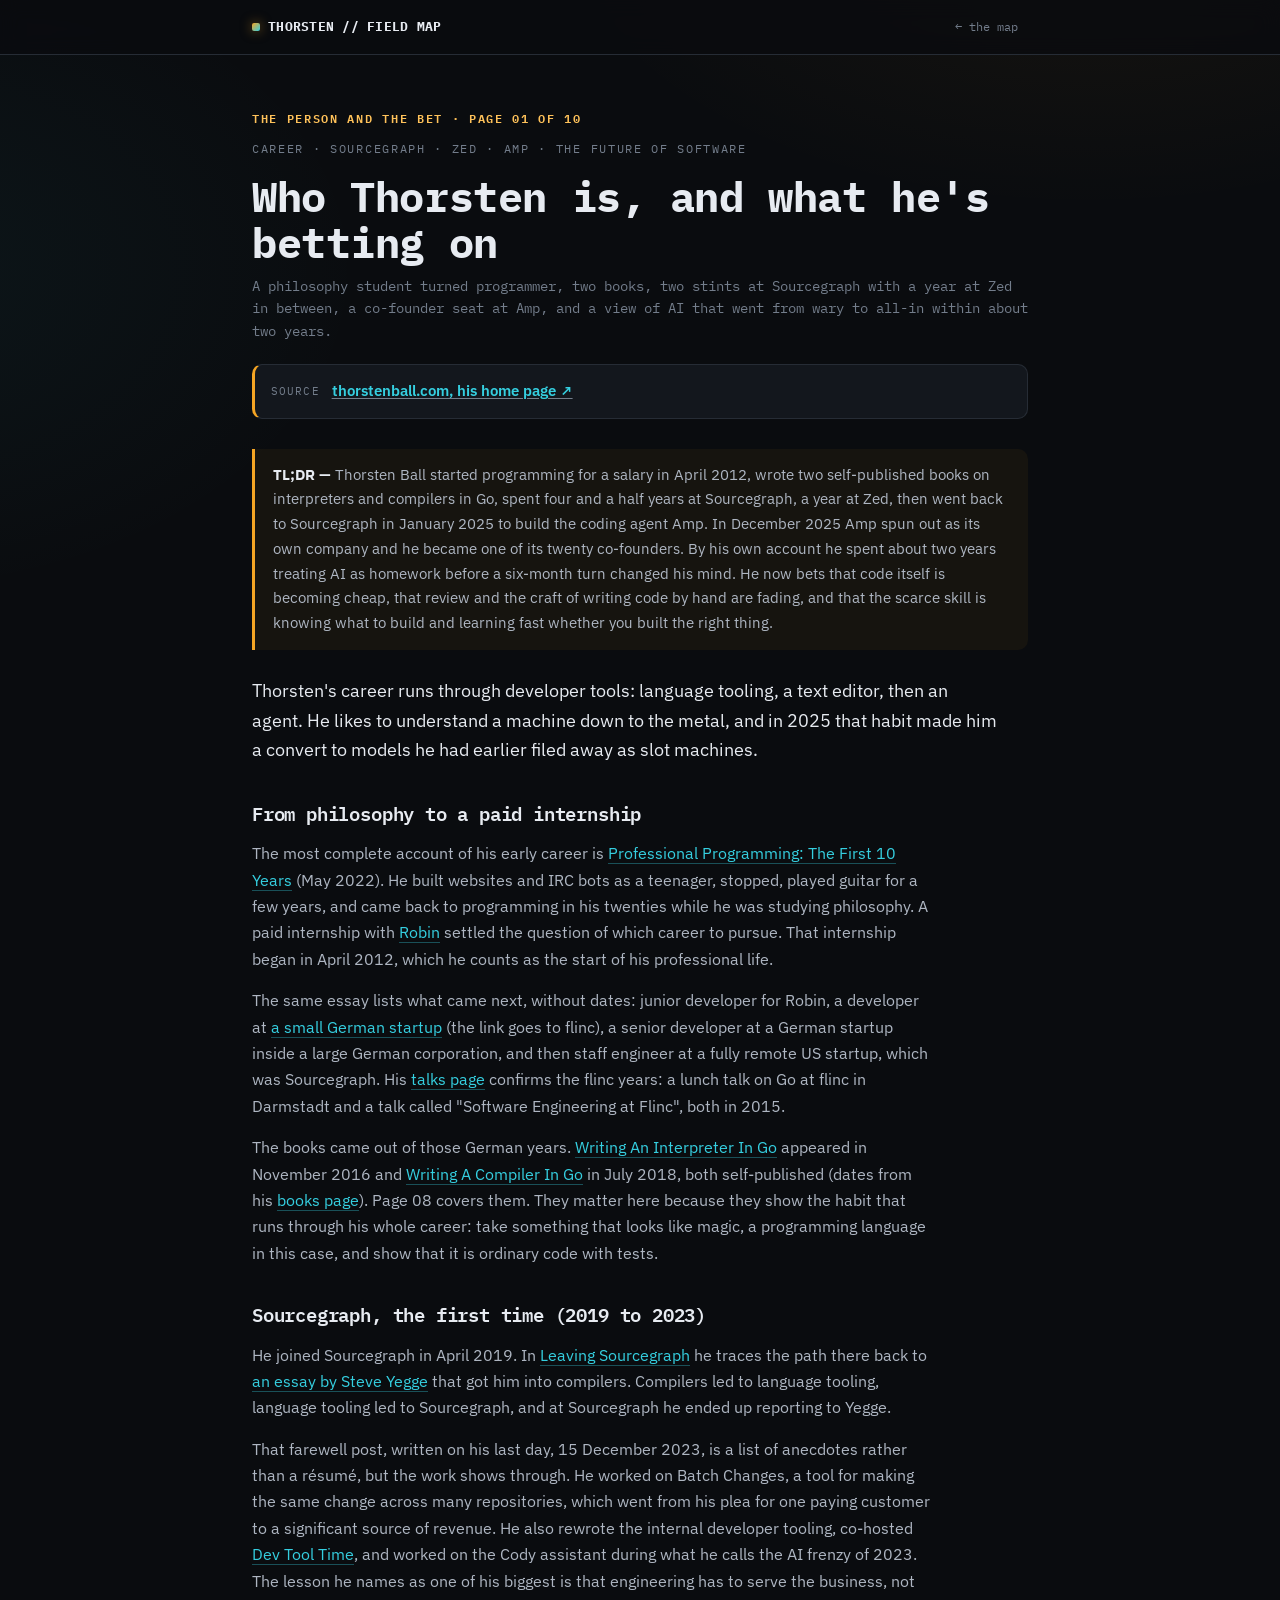
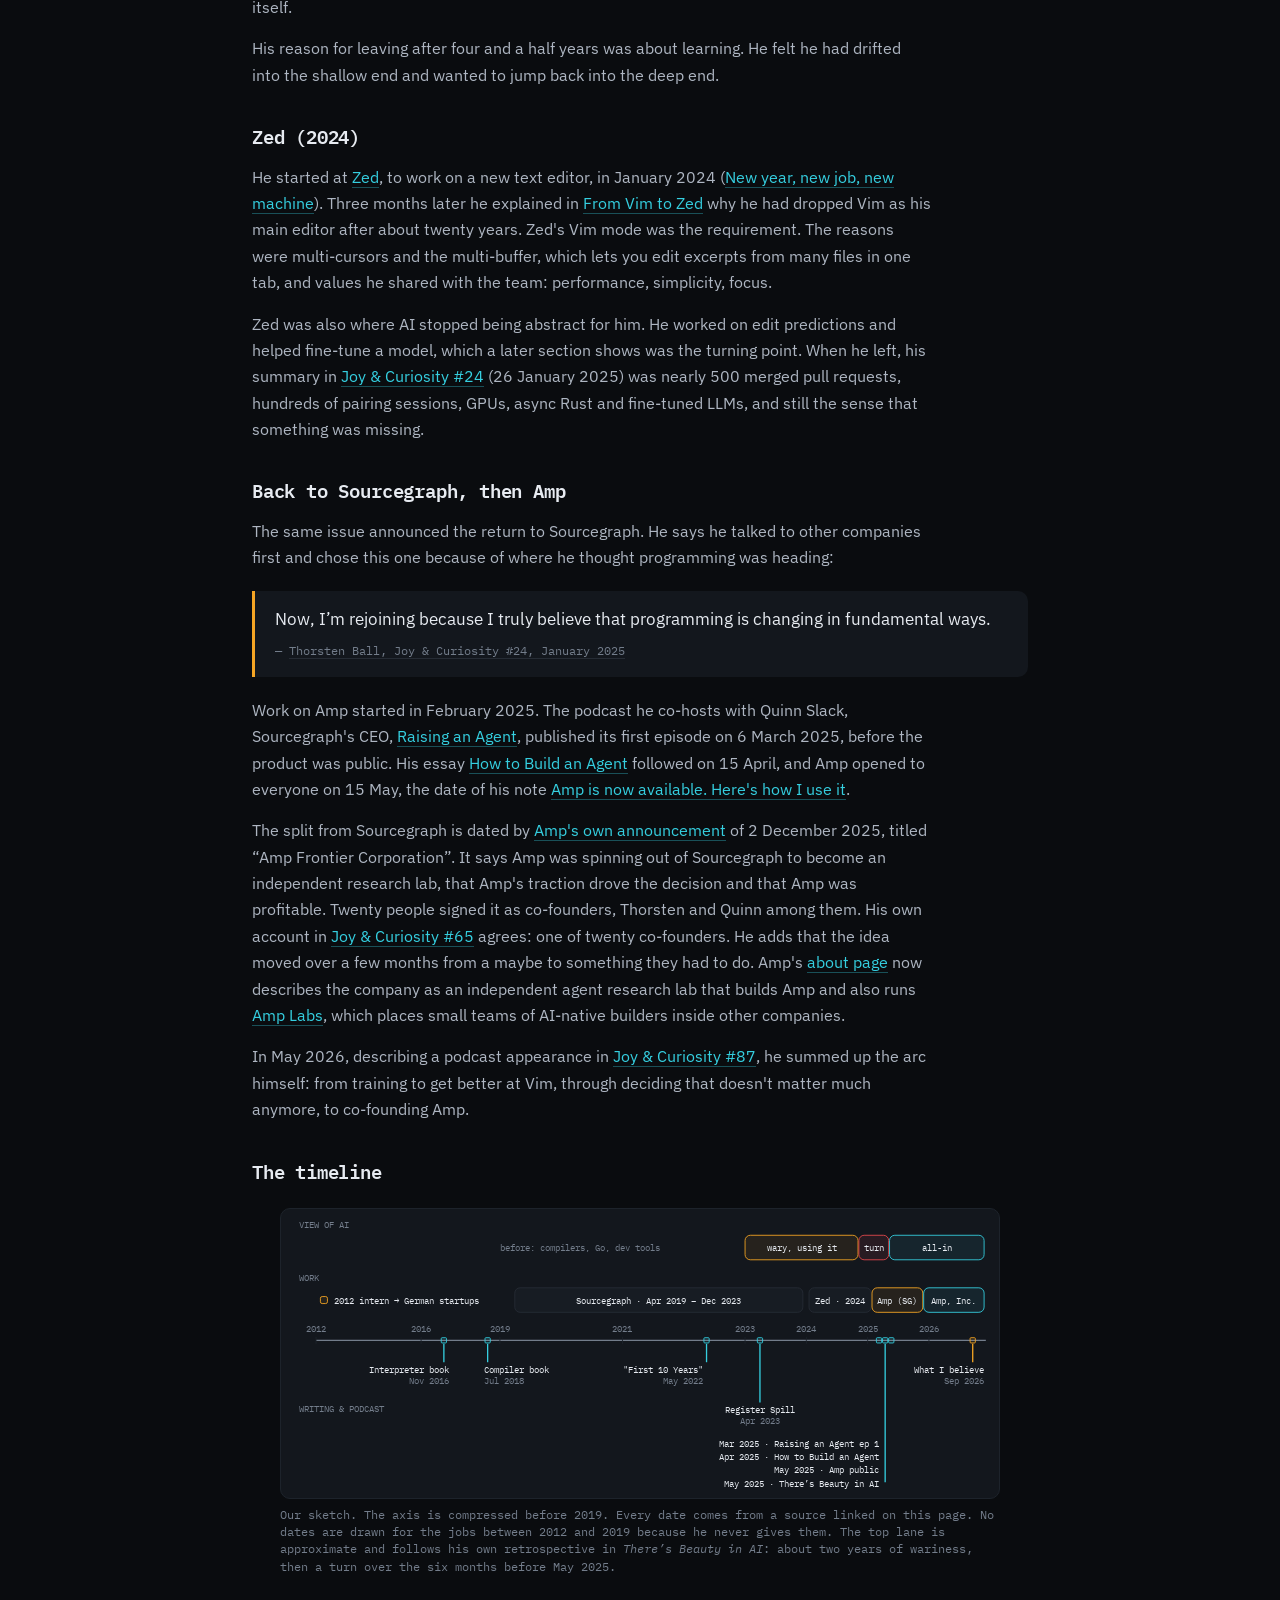
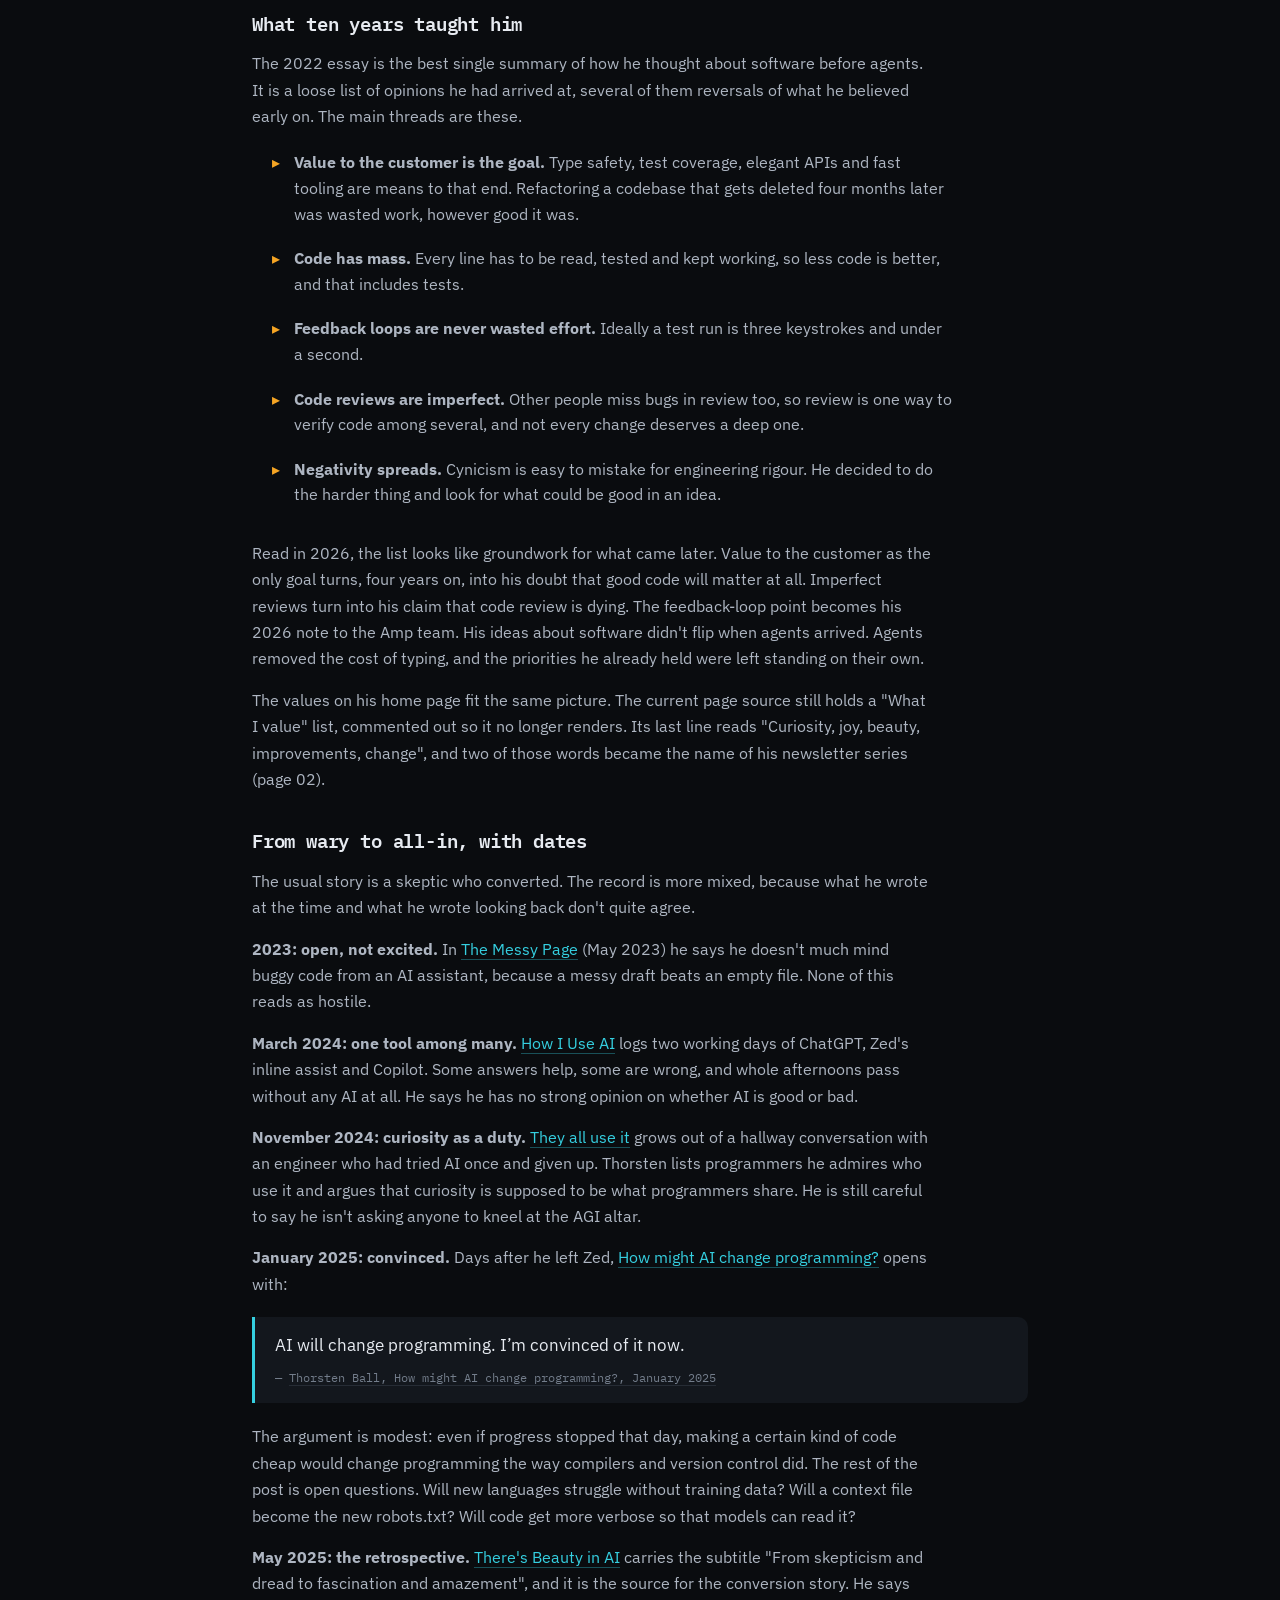
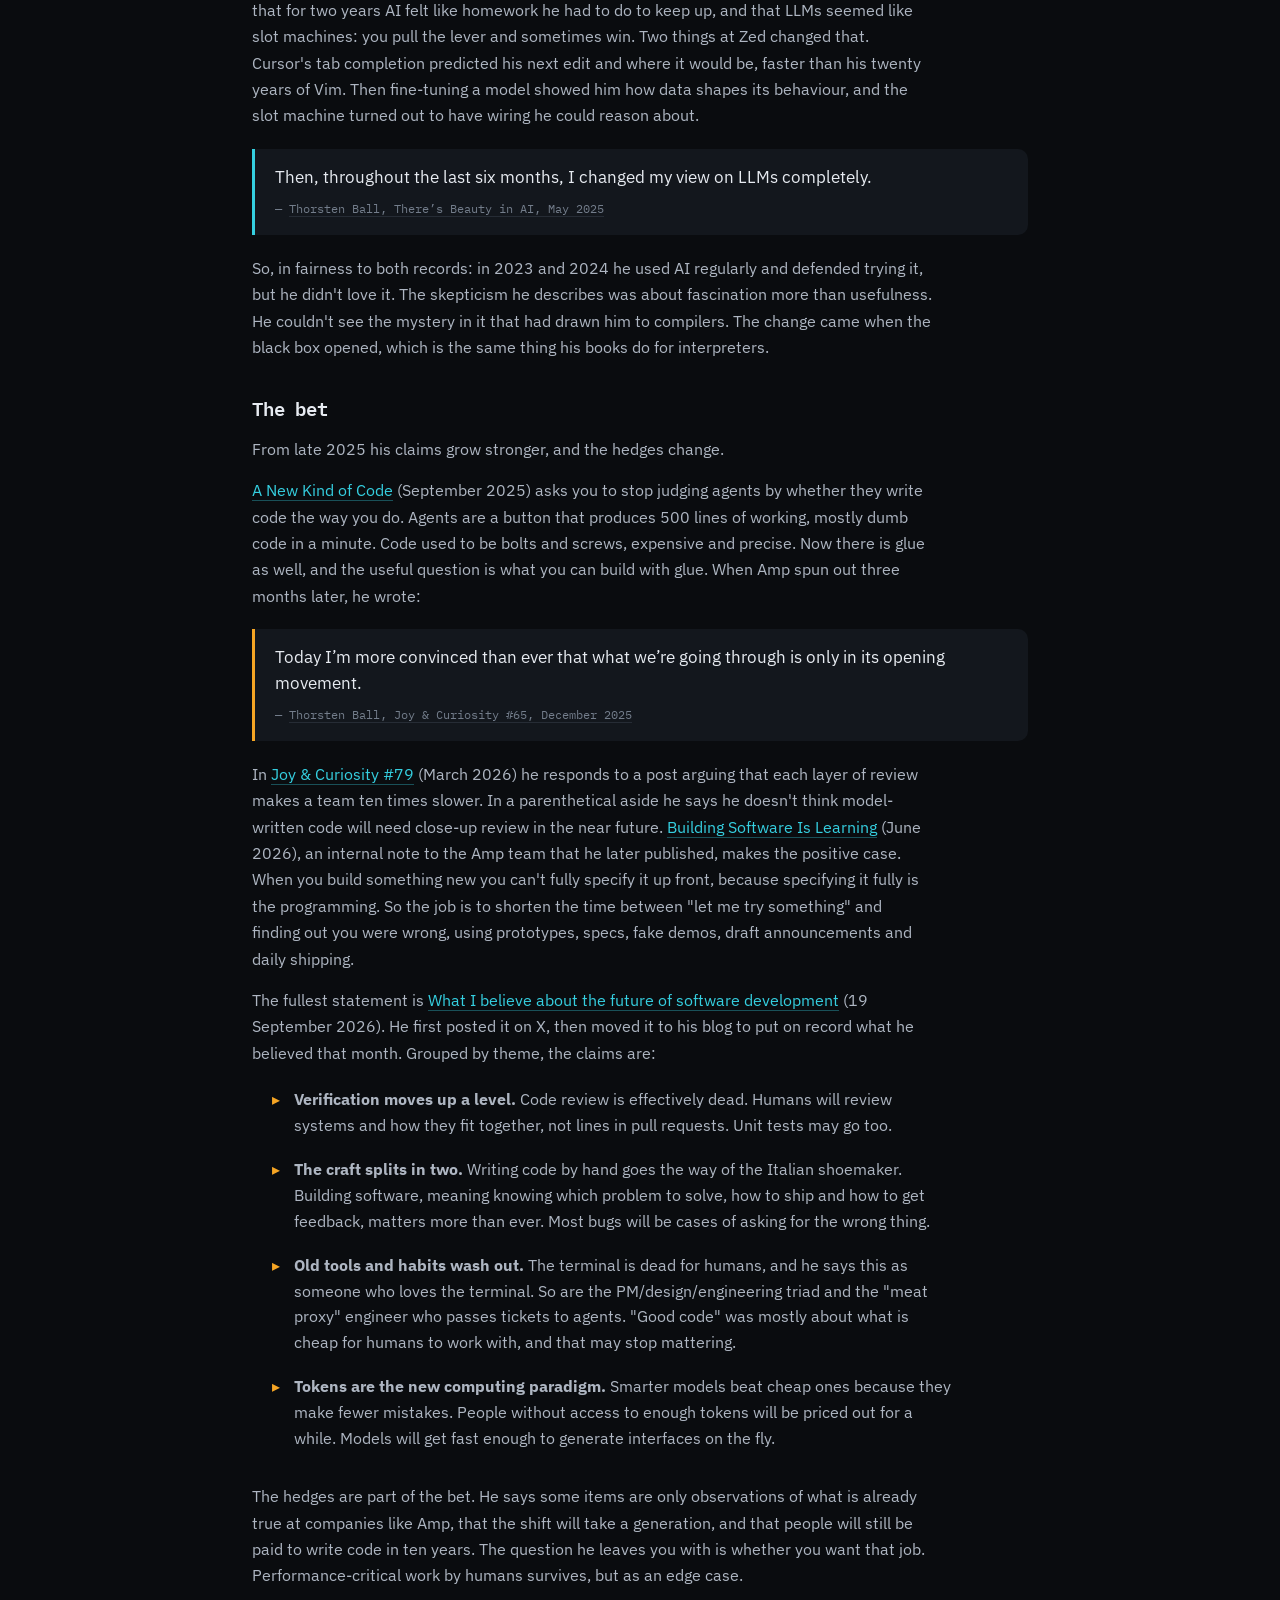
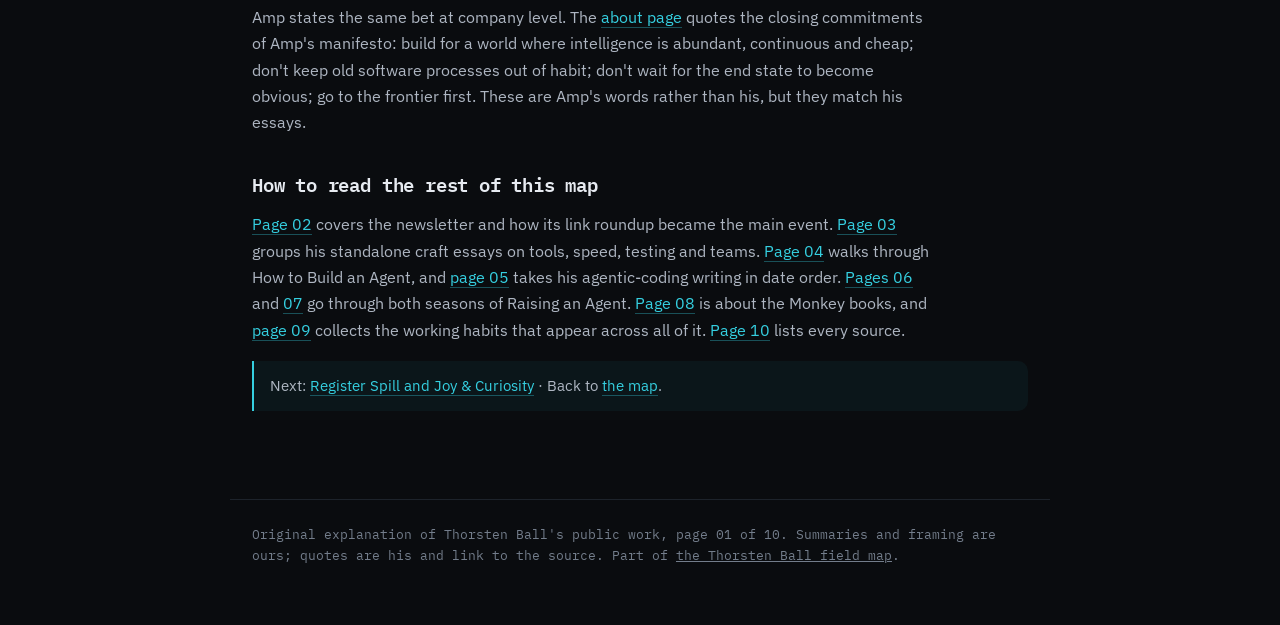
==== commit f78e93d6: "Fix diagram text overflow, wrap tables for phone width, tighten spine and two attributions Co-Author" ====
--- a/pages/p01.html
+++ b/pages/p01.html
@@ -42,7 +42,7 @@
   <p>The same issue announced the return to Sourcegraph. He says he talked to other companies first and chose this one because of where he thought programming was heading:</p>
   <blockquote class="q off">Now, I’m rejoining because I truly believe that programming is changing in fundamental ways.<span class="cite">&mdash; <a href="https://registerspill.thorstenball.com/p/joy-and-curiosity-24" target="_blank" rel="noopener">Thorsten Ball, Joy &amp; Curiosity #24, January 2025</a></span></blockquote>
   <p>Work on Amp started in February 2025. The podcast he co-hosts with Quinn Slack, Sourcegraph's CEO, <a class="lnk" href="https://ampcode.com/podcast/episode-1" target="_blank" rel="noopener">Raising an Agent</a>, published its first episode on 6 March 2025, before the product was public. His essay <a class="lnk" href="https://ampcode.com/notes/how-to-build-an-agent" target="_blank" rel="noopener">How to Build an Agent</a> followed on 15 April, and Amp opened to everyone on 15 May, the date of his note <a class="lnk" href="https://ampcode.com/notes/how-i-use-amp" target="_blank" rel="noopener">Amp is now available. Here's how I use it</a>.</p>
-  <p>The split from Sourcegraph is dated by <a class="lnk" href="https://ampcode.com/news/amp-inc" target="_blank" rel="noopener">Amp's own announcement</a> of 2 December 2025. It says Amp was spinning out of Sourcegraph to become an independent research lab, that Amp's traction drove the decision and that Amp was profitable. Twenty people signed it as co-founders, Thorsten and Quinn among them. His own account in <a class="lnk" href="https://registerspill.thorstenball.com/p/joy-and-curiosity-65" target="_blank" rel="noopener">Joy &amp; Curiosity #65</a> agrees: one of twenty co-founders. He adds that the idea moved over a few months from a maybe to something they had to do. Amp's <a class="lnk" href="https://ampcode.com/about" target="_blank" rel="noopener">about page</a> now describes the company as an independent agent research lab that builds Amp and also runs <a class="lnk" href="https://amplabs.com/" target="_blank" rel="noopener">Amp Labs</a>, which places small teams of AI-native builders inside other companies.</p>
+  <p>The split from Sourcegraph is dated by <a class="lnk" href="https://ampcode.com/news/amp-inc" target="_blank" rel="noopener">Amp's own announcement</a> of 2 December 2025, titled &ldquo;Amp Frontier Corporation&rdquo;. It says Amp was spinning out of Sourcegraph to become an independent research lab, that Amp's traction drove the decision and that Amp was profitable. Twenty people signed it as co-founders, Thorsten and Quinn among them. His own account in <a class="lnk" href="https://registerspill.thorstenball.com/p/joy-and-curiosity-65" target="_blank" rel="noopener">Joy &amp; Curiosity #65</a> agrees: one of twenty co-founders. He adds that the idea moved over a few months from a maybe to something they had to do. Amp's <a class="lnk" href="https://ampcode.com/about" target="_blank" rel="noopener">about page</a> now describes the company as an independent agent research lab that builds Amp and also runs <a class="lnk" href="https://amplabs.com/" target="_blank" rel="noopener">Amp Labs</a>, which places small teams of AI-native builders inside other companies.</p>
   <p>In May 2026, describing a podcast appearance in <a class="lnk" href="https://registerspill.thorstenball.com/p/joy-and-curiosity-87" target="_blank" rel="noopener">Joy &amp; Curiosity #87</a>, he summed up the arc himself: from training to get better at Vim, through deciding that doesn't matter much anymore, to co-founding Amp.</p>
 
   <h2 id="timeline">The timeline</h2>
